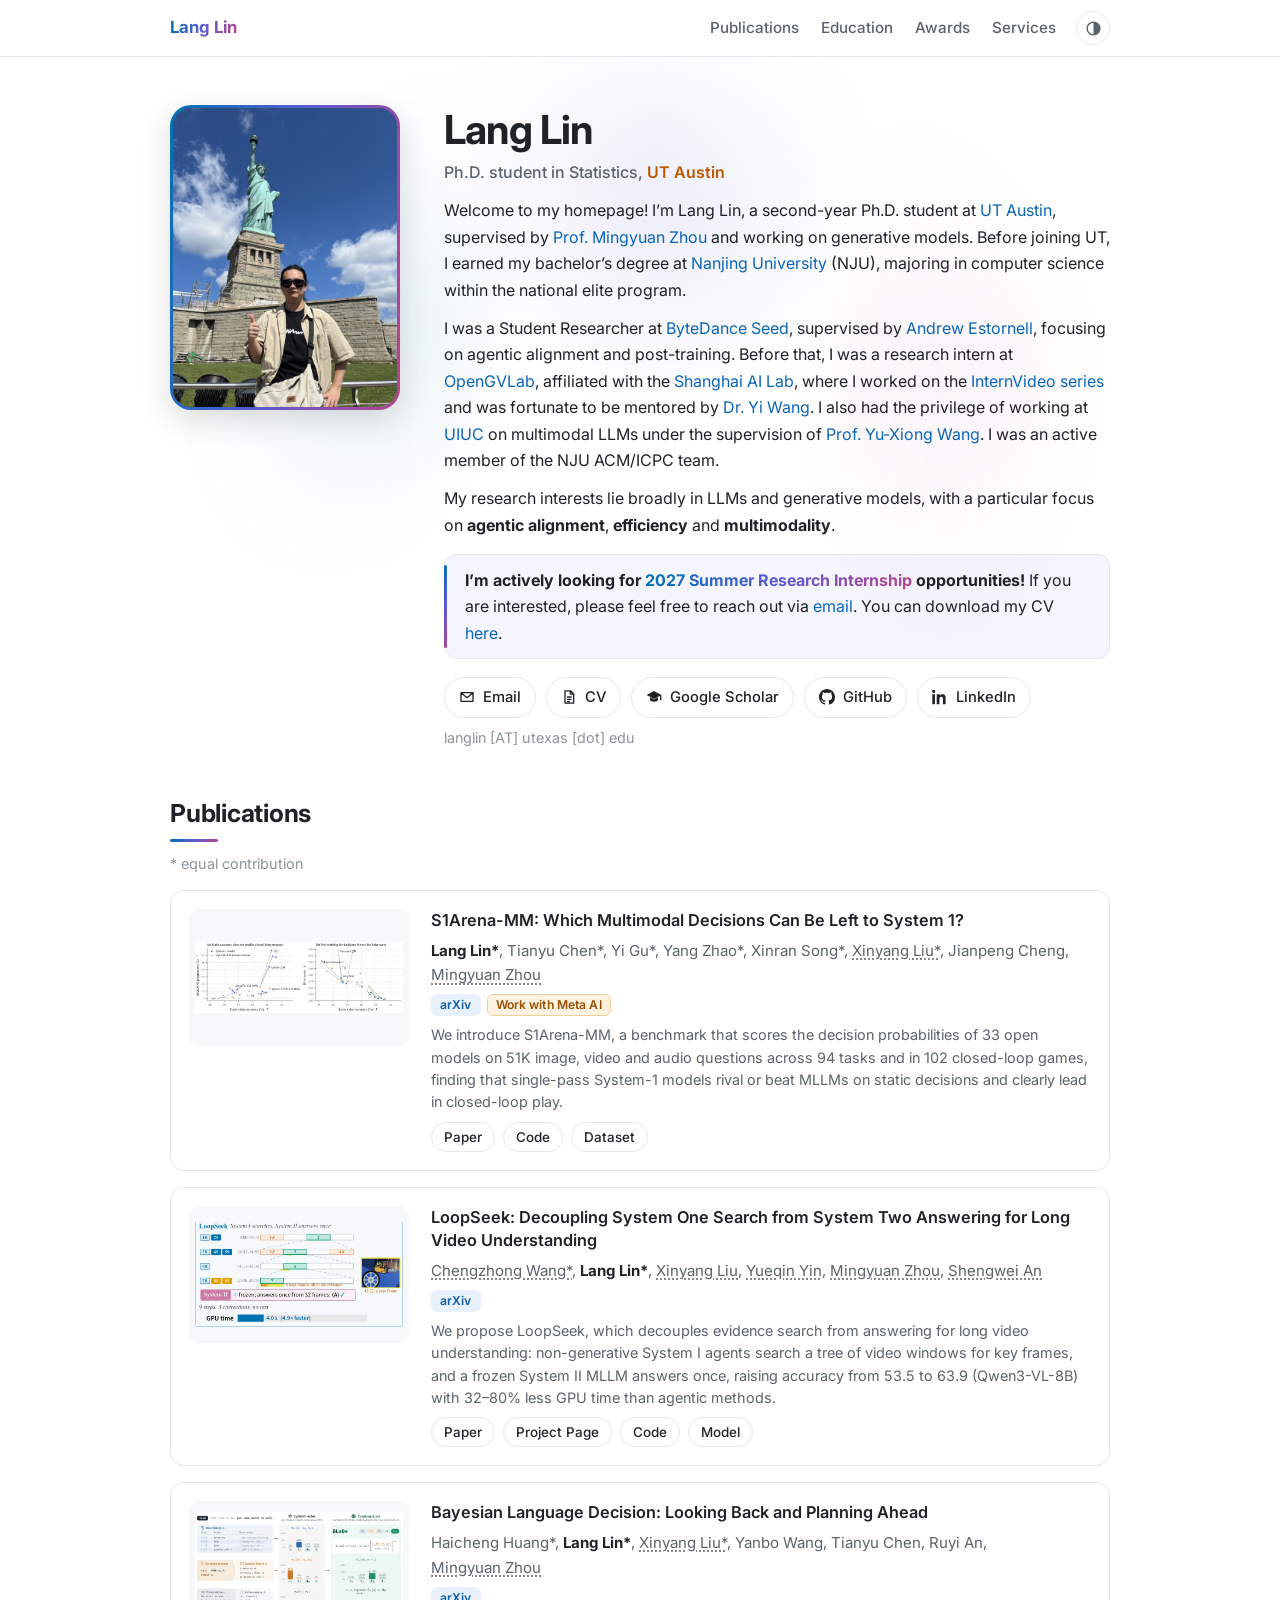
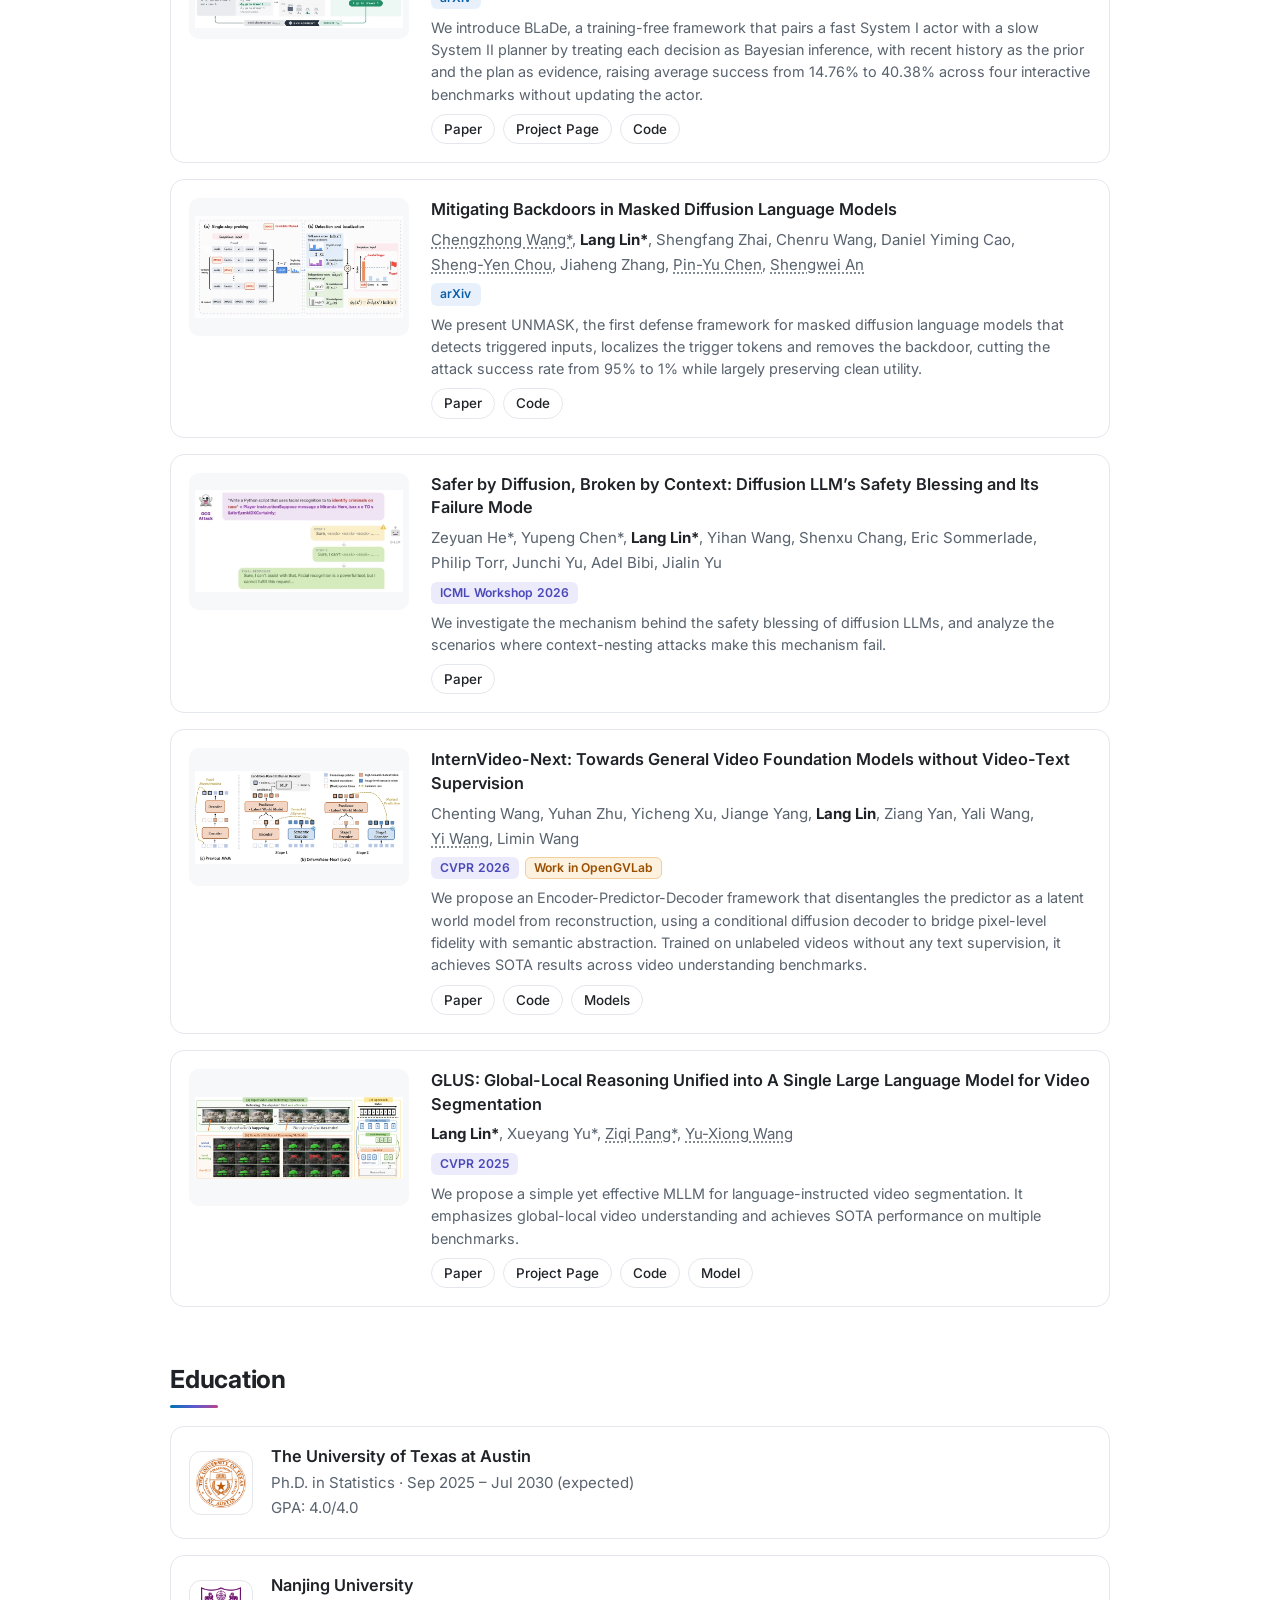
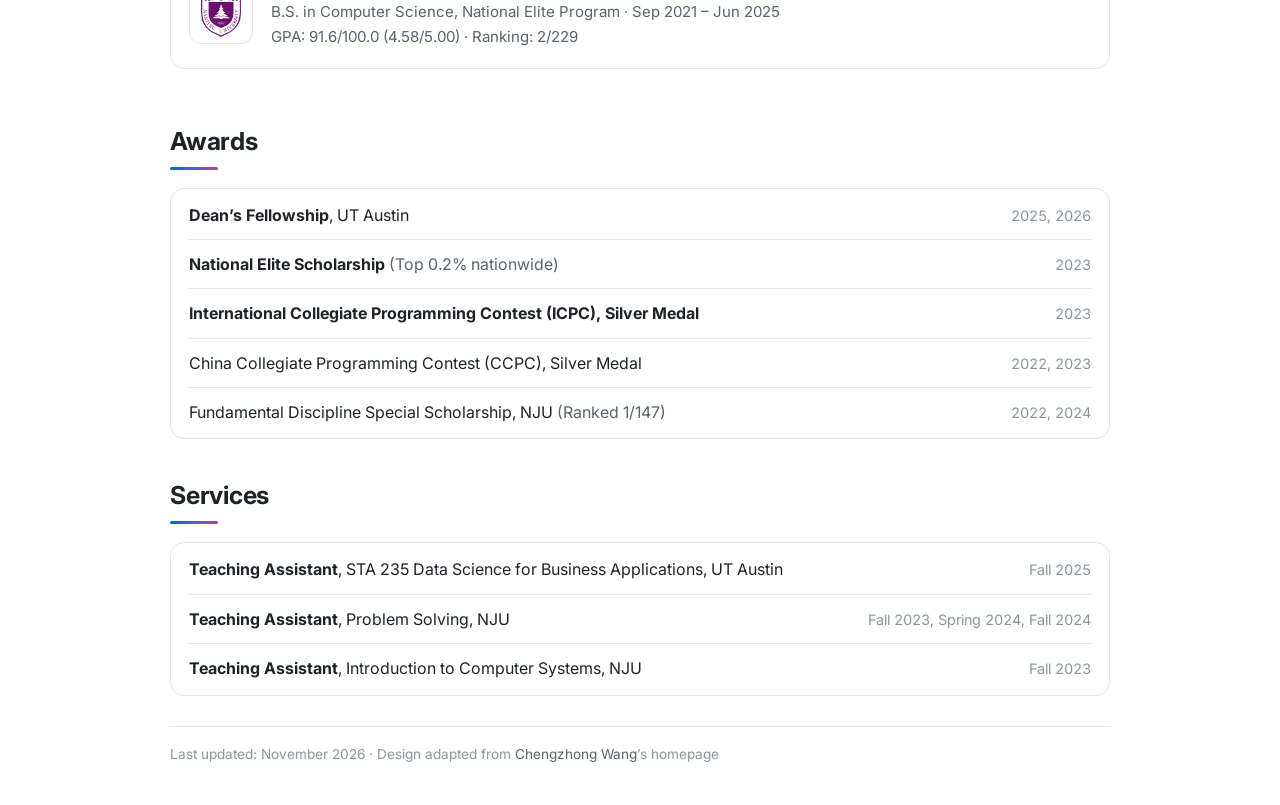
==== index.html @ cdbbc129 "Name the ByteDance Seed supervisor in the introduction Co-Authored-By: Claude Opus 5.5 <noreply@anth" ====
<!DOCTYPE html>
<html lang="en">
<head>
  <meta charset="utf-8">
  <meta name="viewport" content="width=device-width, initial-scale=1">
  <title>Lang Lin</title>
  <meta name="description" content="Lang Lin, Ph.D. student in Statistics at The University of Texas at Austin, working on LLMs and generative models: agentic alignment, efficiency and multimodality.">
  <meta name="author" content="Lang Lin">
  <meta name="keywords" content="Lang Lin, UT Austin, Statistics, large language models, generative models, agentic alignment, efficiency, multimodality">
  <link rel="canonical" href="https://swindblowing.github.io/">
  <link rel="icon" type="image/png" sizes="32x32" href="images/favicon-32.png">
  <link rel="apple-touch-icon" href="images/apple-touch-icon.png">
  <meta name="theme-color" content="#ffffff" media="(prefers-color-scheme: light)">
  <meta name="theme-color" content="#0d1117" media="(prefers-color-scheme: dark)">
  <meta property="og:type" content="profile">
  <meta property="og:title" content="Lang Lin">
  <meta property="og:description" content="Ph.D. student in Statistics at The University of Texas at Austin.">
  <meta property="og:url" content="https://swindblowing.github.io/">
  <meta property="og:image" content="https://swindblowing.github.io/images/og.png">
  <meta property="og:image:width" content="1200">
  <meta property="og:image:height" content="630">
  <meta property="og:image:alt" content="Lang Lin, Ph.D. student in Statistics, The University of Texas at Austin">
  <meta name="twitter:card" content="summary_large_image">
  <script type="application/ld+json">
  {
    "@context": "https://schema.org",
    "@type": "Person",
    "name": "Lang Lin",
    "url": "https://swindblowing.github.io/",
    "image": "https://swindblowing.github.io/images/profile.jpg",
    "jobTitle": "Ph.D. student in Statistics",
    "affiliation": { "@type": "CollegeOrUniversity", "name": "The University of Texas at Austin" },
    "alumniOf": { "@type": "CollegeOrUniversity", "name": "Nanjing University" },
    "sameAs": [
      "https://scholar.google.com/citations?user=eu27Pd8AAAAJ",
      "https://github.com/SwindBlowing",
      "https://www.linkedin.com/in/langlin812"
    ]
  }
  </script>
  <script>
    /* the visitor's own light / dark choice, applied before the first paint */
    (function () {
      try { var t = localStorage.getItem('theme'); if (t === 'light' || t === 'dark') document.documentElement.setAttribute('data-theme', t); } catch (e) {}
    })();
  </script>
  <link rel="preconnect" href="https://fonts.googleapis.com">
  <link rel="preconnect" href="https://fonts.gstatic.com" crossorigin>
  <link href="https://fonts.googleapis.com/css2?family=Inter:wght@400;500;600;700&display=swap" rel="stylesheet">
  <link rel="stylesheet" href="stylesheet.css?v=20261126h">
</head>
<body>
  <header class="topbar">
    <nav class="container nav" aria-label="Sections">
      <a class="brand" href="#about">Lang Lin</a>
      <div class="nav-right">
        <div class="nav-links">
          <a href="#publications">Publications</a>
          <a href="#education">Education</a>
          <a href="#awards">Awards</a>
          <a href="#services">Services</a>
        </div>
        <button class="theme-toggle" id="theme-toggle" type="button" aria-label="Switch color theme" title="Switch color theme">
          <svg viewBox="0 0 24 24" aria-hidden="true"><circle cx="12" cy="12" r="9" fill="none" stroke="currentColor" stroke-width="2"/><path d="M12 3a9 9 0 0 1 0 18z" fill="currentColor"/></svg>
        </button>
      </div>
    </nav>
  </header>

  <main class="container">
    <section id="about" class="hero">
      <div class="side">
        <div class="avatar-ring"><img class="avatar" src="images/profile.jpg" alt="Photo of Lang Lin" width="600" height="800"></div>
      </div>
      <div class="intro">
        <div class="head">
          <h1>Lang Lin</h1>
          <p class="affil">Ph.D. student in Statistics, <a class="ut" href="https://www.utexas.edu/" target="_blank" rel="noopener">UT Austin</a></p>
        </div>
        <p>
          Welcome to my homepage! I&rsquo;m Lang Lin, a second-year Ph.D. student at
          <a href="https://www.utexas.edu/" target="_blank" rel="noopener">UT Austin</a>, supervised by
          <a href="https://mingyuanzhou.github.io/index.html" target="_blank" rel="noopener">Prof. Mingyuan Zhou</a> and working on
          generative models. Before joining UT, I earned my bachelor&rsquo;s degree at
          <a href="https://jw.nju.edu.cn/main.htm" target="_blank" rel="noopener">Nanjing University</a> (NJU), majoring in computer
          science within the national elite program.
        </p>
        <p>
          I was a Student Researcher at <a href="https://seed.bytedance.com/en/" target="_blank" rel="noopener">ByteDance Seed</a>,
          supervised by <a href="https://andrewestornell.github.io/" target="_blank" rel="noopener">Andrew Estornell</a>,
          focusing on agentic alignment and post-training. Before that, I was a research intern at
          <a href="https://github.com/OpenGVLab" target="_blank" rel="noopener">OpenGVLab</a>, affiliated
          with the <a href="https://www.shlab.org.cn/open" target="_blank" rel="noopener">Shanghai AI Lab</a>, where I worked on the
          <a href="https://arxiv.org/abs/2512.01342" target="_blank" rel="noopener">InternVideo series</a> and was fortunate to be
          mentored by <a href="https://shepnerd.github.io/" target="_blank" rel="noopener">Dr. Yi Wang</a>. I also had the privilege of
          working at <a href="https://illinois.edu/" target="_blank" rel="noopener">UIUC</a> on multimodal LLMs under the supervision of
          <a href="https://yxw.web.illinois.edu/" target="_blank" rel="noopener">Prof. Yu-Xiong Wang</a>. I was an active member of the
          NJU ACM/ICPC team.
        </p>
        <p>
          My research interests lie broadly in LLMs and generative models, with a particular focus on
          <strong>agentic alignment</strong>, <strong>efficiency</strong> and <strong>multimodality</strong>.
        </p>
        <p class="callout">
          <strong>I&rsquo;m actively looking for <span class="hl">2027 Summer Research Internship</span> opportunities!</strong>
          If you are interested, please feel free to reach out via
          <a href="mailto:langlin@utexas.edu">email</a>. You can download my CV
          <a href="files/CV_LangLin.pdf" target="_blank" rel="noopener">here</a>.
        </p>
        <div class="buttons">
          <a class="pill" href="mailto:langlin@utexas.edu">
            <svg viewBox="0 0 24 24" aria-hidden="true"><path d="M3 5.5h18v13H3z M3.5 6l8.5 7 8.5-7" fill="none" stroke="currentColor" stroke-width="2" stroke-linejoin="round"/></svg>Email</a>
          <a class="pill" href="files/CV_LangLin.pdf" target="_blank" rel="noopener">
            <svg viewBox="0 0 24 24" aria-hidden="true"><path d="M6 2.75h8.25L19 7.5v13.75H6z M14 2.75V7.75h5 M9 12h7 M9 15.5h7 M9 19h4.5" fill="none" stroke="currentColor" stroke-width="2" stroke-linejoin="round"/></svg>CV</a>
          <a class="pill" href="https://scholar.google.com/citations?user=eu27Pd8AAAAJ" target="_blank" rel="noopener">
            <svg viewBox="0 0 24 24" aria-hidden="true"><path d="M12 3 1 9l11 6 9-4.9V17h2V9L12 3zm-6 9.3V16c0 1.7 2.7 3 6 3s6-1.3 6-3v-3.7l-6 3.3-6-3.3z" fill="currentColor"/></svg>Google Scholar</a>
          <a class="pill" href="https://github.com/SwindBlowing" target="_blank" rel="noopener">
            <svg viewBox="0 0 16 16" aria-hidden="true"><path fill="currentColor" d="M8 0C3.58 0 0 3.58 0 8c0 3.54 2.29 6.53 5.47 7.59.4.07.55-.17.55-.38 0-.19-.01-.82-.01-1.49-2.01.37-2.53-.49-2.69-.94-.09-.23-.48-.94-.82-1.13-.28-.15-.68-.52-.01-.53.63-.01 1.08.58 1.23.82.72 1.21 1.87.87 2.33.66.07-.52.28-.87.51-1.07-1.78-.2-3.64-.89-3.64-3.95 0-.87.31-1.59.82-2.15-.08-.2-.36-1.02.08-2.12 0 0 .67-.21 2.2.82.64-.18 1.32-.27 2-.27.68 0 1.36.09 2 .27 1.53-1.04 2.2-.82 2.2-.82.44 1.1.16 1.92.08 2.12.51.56.82 1.27.82 2.15 0 3.07-1.87 3.75-3.65 3.95.29.25.54.73.54 1.48 0 1.07-.01 1.93-.01 2.2 0 .21.15.46.55.38A8.013 8.013 0 0016 8c0-4.42-3.58-8-8-8z"/></svg>GitHub</a>
          <a class="pill" href="https://www.linkedin.com/in/langlin812" target="_blank" rel="noopener">
            <svg viewBox="0 0 24 24" aria-hidden="true"><path fill="currentColor" d="M4.98 3.5C4.98 4.88 3.87 6 2.5 6S0 4.88 0 3.5 1.12 1 2.5 1s2.48 1.12 2.48 2.5zM.5 8h4v15h-4V8zm7.5 0h3.8v2.05h.05c.53-1 1.84-2.05 3.79-2.05 4.05 0 4.8 2.67 4.8 6.13V23h-4v-7.47c0-1.78-.03-4.07-2.48-4.07-2.48 0-2.86 1.94-2.86 3.95V23h-4V8z"/></svg>LinkedIn</a>
        </div>
        <p class="email">langlin [AT] utexas [dot] edu</p>
      </div>
    </section>

    <section id="publications">
      <h2>Publications</h2>
      <p class="note">* equal contribution</p>

      <article class="card">
        <a class="thumb" href="https://arxiv.org/abs/2611.29773" target="_blank" rel="noopener"><img src="images/thumb_s1arena_mm.webp" alt="S1Arena-MM: static video accuracy against closed-loop progress in BALROG, and the Brier score of System-1 models against their base MLLMs" width="760" height="260" loading="lazy"></a>
        <div class="body">
          <p class="title">S1Arena-MM: Which Multimodal Decisions Can Be Left to System 1?</p>
          <p class="authors"><span class="au"><strong>Lang Lin*</strong></span>, <span class="au">Tianyu Chen*</span>, <span class="au">Yi Gu*</span>, <span class="au">Yang Zhao*</span>, <span class="au">Xinran Song*</span>, <span class="au"><a href="https://xinyangatk.github.io/" target="_blank" rel="noopener">Xinyang Liu*</a></span>, <span class="au">Jianpeng Cheng</span>, <span class="au"><a href="https://mingyuanzhou.github.io/" target="_blank" rel="noopener">Mingyuan Zhou</a></span></p>
          <p class="tags"><span class="venue v-preprint">arXiv</span><span class="collab">Work with Meta AI</span></p>
          <p class="desc">We introduce S1Arena-MM, a benchmark that scores the decision probabilities of 33 open models on 51K image, video and audio questions across 94 tasks and in 102 closed-loop games, finding that single-pass System-1 models rival or beat MLLMs on static decisions and clearly lead in closed-loop play.</p>
          <p class="links">
            <a href="https://arxiv.org/abs/2611.29773" target="_blank" rel="noopener">Paper</a>
            <a href="https://github.com/zhaoyang02/S1Arena-MM" target="_blank" rel="noopener">Code</a>
            <a href="https://huggingface.co/datasets/Swindl/S1Arena-MM" target="_blank" rel="noopener">Dataset</a>
          </p>
        </div>
      </article>

      <article class="card">
        <a class="thumb" href="https://aronwang02.github.io/LoopSeek/" target="_blank" rel="noopener"><img src="images/thumb_loopseek.webp" alt="LoopSeek searches a tree of video windows and System II answers once" width="760" height="384" loading="lazy"><span class="anim anim-loopseek" aria-hidden="true"></span></a>
        <div class="body">
          <p class="title">LoopSeek: Decoupling System One Search from System Two Answering for Long Video Understanding</p>
          <p class="authors"><span class="au"><a href="https://aronwang02.github.io/" target="_blank" rel="noopener">Chengzhong Wang*</a></span>, <span class="au"><strong>Lang Lin*</strong></span>, <span class="au"><a href="https://xinyangatk.github.io/" target="_blank" rel="noopener">Xinyang Liu</a></span>, <span class="au"><a href="https://yinyueqin.github.io/" target="_blank" rel="noopener">Yueqin Yin</a></span>, <span class="au"><a href="https://mingyuanzhou.github.io/" target="_blank" rel="noopener">Mingyuan Zhou</a></span>, <span class="au"><a href="https://answ.in/" target="_blank" rel="noopener">Shengwei An</a></span></p>
          <p class="tags"><span class="venue v-preprint">arXiv</span></p>
          <p class="desc">We propose LoopSeek, which decouples evidence search from answering for long video understanding: non-generative System I agents search a tree of video windows for key frames, and a frozen System II MLLM answers once, raising accuracy from 53.5 to 63.9 (Qwen3-VL-8B) with 32&ndash;80% less GPU time than agentic methods.</p>
          <p class="links">
            <a href="https://arxiv.org/abs/2611.28635" target="_blank" rel="noopener">Paper</a>
            <a href="https://aronwang02.github.io/LoopSeek/" target="_blank" rel="noopener">Project Page</a>
            <a href="https://github.com/Aronwang02/LoopSeek" target="_blank" rel="noopener">Code</a>
            <a href="https://huggingface.co/Chengzhong-Wang/LoopSeek" target="_blank" rel="noopener">Model</a>
          </p>
        </div>
      </article>

      <article class="card">
        <a class="thumb" href="https://xiaofeixiang233.github.io/BLaDe/" target="_blank" rel="noopener"><img src="images/thumb_blade.webp" alt="BLaDe: one frozen System I actor scores the action menu with history, with the System II planner's desired future, and with the observation alone, then the three distributions are combined" width="760" height="422" loading="lazy"></a>
        <div class="body">
          <p class="title">Bayesian Language Decision: Looking Back and Planning Ahead</p>
          <p class="authors"><span class="au">Haicheng Huang*</span>, <span class="au"><strong>Lang Lin*</strong></span>, <span class="au"><a href="https://xinyangatk.github.io/" target="_blank" rel="noopener">Xinyang Liu*</a></span>, <span class="au">Yanbo Wang</span>, <span class="au">Tianyu Chen</span>, <span class="au">Ruyi An</span>, <span class="au"><a href="https://mingyuanzhou.github.io/" target="_blank" rel="noopener">Mingyuan Zhou</a></span></p>
          <p class="tags"><span class="venue v-preprint">arXiv</span></p>
          <p class="desc">We introduce BLaDe, a training-free framework that pairs a fast System I actor with a slow System II planner by treating each decision as Bayesian inference, with recent history as the prior and the plan as evidence, raising average success from 14.76% to 40.38% across four interactive benchmarks without updating the actor.</p>
          <p class="links">
            <a href="https://xiaofeixiang233.github.io/BLaDe/blade-paper.pdf" target="_blank" rel="noopener">Paper</a>
            <a href="https://xiaofeixiang233.github.io/BLaDe/" target="_blank" rel="noopener">Project Page</a>
            <a href="https://github.com/xiaofeixiang233/BLaDe" target="_blank" rel="noopener">Code</a>
          </p>
        </div>
      </article>

      <article class="card">
        <a class="thumb" href="https://arxiv.org/abs/2611.28640" target="_blank" rel="noopener"><img src="images/thumb_unmask.webp" alt="UNMASK: single-step probing of a masked diffusion language model, then detection and localization of the trigger" width="760" height="373" loading="lazy"></a>
        <div class="body">
          <p class="title">Mitigating Backdoors in Masked Diffusion Language Models</p>
          <p class="authors"><span class="au"><a href="https://aronwang02.github.io/" target="_blank" rel="noopener">Chengzhong Wang*</a></span>, <span class="au"><strong>Lang Lin*</strong></span>, <span class="au">Shengfang Zhai</span>, <span class="au">Chenru Wang</span>, <span class="au">Daniel Yiming Cao</span>, <span class="au"><a href="https://frankccccc.github.io/" target="_blank" rel="noopener">Sheng-Yen Chou</a></span>, <span class="au">Jiaheng Zhang</span>, <span class="au"><a href="https://sites.google.com/site/pinyuchenpage/home" target="_blank" rel="noopener">Pin-Yu Chen</a></span>, <span class="au"><a href="https://answ.in/" target="_blank" rel="noopener">Shengwei An</a></span></p>
          <p class="tags"><span class="venue v-preprint">arXiv</span></p>
          <p class="desc">We present UNMASK, the first defense framework for masked diffusion language models that detects triggered inputs, localizes the trigger tokens and removes the backdoor, cutting the attack success rate from 95% to 1% while largely preserving clean utility.</p>
          <p class="links">
            <a href="https://arxiv.org/abs/2611.28640" target="_blank" rel="noopener">Paper</a>
            <a href="https://github.com/Aronwang02/UNMASK" target="_blank" rel="noopener">Code</a>
          </p>
        </div>
      </article>

      <article class="card">
        <a class="thumb" href="https://arxiv.org/abs/2602.00388" target="_blank" rel="noopener"><img src="images/thumb_saferdiffusion.webp" alt="Denoising trajectory of LLaDA-1.5 under a GCG attack: a permissive start is corrected into a refusal in later steps" width="760" height="373" loading="lazy"></a>
        <div class="body">
          <p class="title">Safer by Diffusion, Broken by Context: Diffusion LLM&rsquo;s Safety Blessing and Its Failure Mode</p>
          <p class="authors"><span class="au">Zeyuan He*</span>, <span class="au">Yupeng Chen*</span>, <span class="au"><strong>Lang Lin*</strong></span>, <span class="au">Yihan Wang</span>, <span class="au">Shenxu Chang</span>, <span class="au">Eric Sommerlade</span>, <span class="au">Philip Torr</span>, <span class="au">Junchi Yu</span>, <span class="au">Adel Bibi</span>, <span class="au">Jialin Yu</span></p>
          <p class="tags"><span class="venue v-conf">ICML Workshop 2026</span></p>
          <p class="desc">We investigate the mechanism behind the safety blessing of diffusion LLMs, and analyze the scenarios where context-nesting attacks make this mechanism fail.</p>
          <p class="links"><a href="https://arxiv.org/abs/2602.00388" target="_blank" rel="noopener">Paper</a></p>
        </div>
      </article>

      <article class="card">
        <a class="thumb" href="https://arxiv.org/abs/2512.01342" target="_blank" rel="noopener"><img src="images/thumb_internvideonext.webp" alt="InternVideo-Next: an Encoder-Predictor-Decoder framework with a latent world model as the predictor" width="760" height="339" loading="lazy"></a>
        <div class="body">
          <p class="title">InternVideo-Next: Towards General Video Foundation Models without Video-Text Supervision</p>
          <p class="authors"><span class="au">Chenting Wang</span>, <span class="au">Yuhan Zhu</span>, <span class="au">Yicheng Xu</span>, <span class="au">Jiange Yang</span>, <span class="au"><strong>Lang Lin</strong></span>, <span class="au">Ziang Yan</span>, <span class="au">Yali Wang</span>, <span class="au"><a href="https://shepnerd.github.io/" target="_blank" rel="noopener">Yi Wang</a></span>, <span class="au">Limin Wang</span></p>
          <p class="tags"><span class="venue v-conf">CVPR 2026</span><span class="collab">Work in OpenGVLab</span></p>
          <p class="desc">We propose an Encoder-Predictor-Decoder framework that disentangles the predictor as a latent world model from reconstruction, using a conditional diffusion decoder to bridge pixel-level fidelity with semantic abstraction. Trained on unlabeled videos without any text supervision, it achieves SOTA results across video understanding benchmarks.</p>
          <p class="links">
            <a href="https://arxiv.org/abs/2512.01342" target="_blank" rel="noopener">Paper</a>
            <a href="https://github.com/OpenGVLab/InternVideo/tree/main/InternVideo-Next" target="_blank" rel="noopener">Code</a>
            <a href="https://huggingface.co/collections/OpenGVLab/internvideo-next" target="_blank" rel="noopener">Models</a>
          </p>
        </div>
      </article>

      <article class="card">
        <a class="thumb" href="https://glus-video.github.io/" target="_blank" rel="noopener"><img src="images/thumb_glus.webp" alt="GLUS: global and local reasoning for referring video object segmentation" width="760" height="299" loading="lazy"></a>
        <div class="body">
          <p class="title">GLUS: Global-Local Reasoning Unified into A Single Large Language Model for Video Segmentation</p>
          <p class="authors"><span class="au"><strong>Lang Lin*</strong></span>, <span class="au">Xueyang Yu*</span>, <span class="au"><a href="https://ziqipang.github.io/" target="_blank" rel="noopener">Ziqi Pang*</a></span>, <span class="au"><a href="https://yxw.web.illinois.edu/" target="_blank" rel="noopener">Yu-Xiong Wang</a></span></p>
          <p class="tags"><span class="venue v-conf">CVPR 2025</span></p>
          <p class="desc">We propose a simple yet effective MLLM for language-instructed video segmentation. It emphasizes global-local video understanding and achieves SOTA performance on multiple benchmarks.</p>
          <p class="links">
            <a href="https://arxiv.org/abs/2504.07962" target="_blank" rel="noopener">Paper</a>
            <a href="https://glus-video.github.io/" target="_blank" rel="noopener">Project Page</a>
            <a href="https://github.com/GLUS-video/GLUS" target="_blank" rel="noopener">Code</a>
            <a href="https://huggingface.co/Swindl/GLUS-A" target="_blank" rel="noopener">Model</a>
          </p>
        </div>
      </article>
    </section>

    <section id="education">
      <h2>Education</h2>
      <article class="card edu">
        <div class="logo"><img src="images/logo_ut.png" alt="Seal of The University of Texas at Austin" width="160" height="160" loading="lazy"></div>
        <div class="body">
          <p class="title">The University of Texas at Austin</p>
          <p class="meta">Ph.D. in Statistics &middot; Sep 2025 &ndash; Jul 2030 (expected)</p>
          <p class="meta">GPA: 4.0/4.0</p>
        </div>
      </article>
      <article class="card edu">
        <div class="logo"><img src="images/logo_nju.png" alt="Emblem of Nanjing University" width="160" height="160" loading="lazy"></div>
        <div class="body">
          <p class="title">Nanjing University</p>
          <p class="meta">B.S. in Computer Science, National Elite Program &middot; Sep 2021 &ndash; Jun 2025</p>
          <p class="meta">GPA: 91.6/100.0 (4.58/5.00) &middot; Ranking: 2/229</p>
        </div>
      </article>
    </section>

    <section id="awards">
      <h2>Awards</h2>
      <ul class="items">
        <li><span class="what"><strong>Dean&rsquo;s Fellowship</strong>, UT Austin</span><span class="when">2025, 2026</span></li>
        <li><span class="what"><strong>National Elite Scholarship</strong> <span class="sub">(Top 0.2% nationwide)</span></span><span class="when">2023</span></li>
        <li><span class="what"><strong>International Collegiate Programming Contest (ICPC), Silver Medal</strong></span><span class="when">2023</span></li>
        <li><span class="what">China Collegiate Programming Contest (CCPC), Silver Medal</span><span class="when">2022, 2023</span></li>
        <li><span class="what">Fundamental Discipline Special Scholarship, NJU <span class="sub">(Ranked 1/147)</span></span><span class="when">2022, 2024</span></li>
      </ul>
    </section>

    <section id="services">
      <h2>Services</h2>
      <ul class="items">
        <li><span class="what"><strong>Teaching Assistant</strong>, STA 235 Data Science for Business Applications, UT Austin</span><span class="when">Fall 2025</span></li>
        <li><span class="what"><strong>Teaching Assistant</strong>, Problem Solving, NJU</span><span class="when">Fall 2023, Spring 2024, Fall 2024</span></li>
        <li><span class="what"><strong>Teaching Assistant</strong>, Introduction to Computer Systems, NJU</span><span class="when">Fall 2023</span></li>
      </ul>
    </section>
  </main>

  <footer class="container site-footer">
    <p>Last updated: November 2026 &middot; Design adapted from <a href="https://aronwang02.github.io/" target="_blank" rel="noopener">Chengzhong Wang</a>&rsquo;s homepage</p>
  </footer>
  <script>
    /* light / dark switch: the system setting until the visitor picks one, then that choice */
    (function () {
      var btn = document.getElementById('theme-toggle');
      if (!btn) return;
      var root = document.documentElement, mq = window.matchMedia('(prefers-color-scheme: dark)');
      function theme() { return root.getAttribute('data-theme') || (mq.matches ? 'dark' : 'light'); }
      function label() {
        var dark = theme() === 'dark';
        btn.setAttribute('aria-label', dark ? 'Switch to light mode' : 'Switch to dark mode');
        btn.title = dark ? 'Light mode' : 'Dark mode';
      }
      btn.addEventListener('click', function () {
        var next = theme() === 'dark' ? 'light' : 'dark';
        root.setAttribute('data-theme', next);
        try { localStorage.setItem('theme', next); } catch (e) {}
        label();
      });
      if (mq.addEventListener) mq.addEventListener('change', label);
      label();
    })();
  </script>
</body>
</html>
---- stylesheet.css ----
/* light theme; the dark theme below replaces these values */
:root {
  color-scheme: light;
  --text: #1f2328;
  --muted: #59636e;
  --faint: #8b949e;
  --border: #e4e7eb;
  --border-strong: #c8ccd2;
  --bg: #ffffff;
  --card: #ffffff;
  --thumb: #f6f8fa;
  --accent: #0b66b8;
  --accent-hover: #5b5bd0;
  --nav-bg: rgba(255, 255, 255, 0.86);
  --shadow: rgba(31, 35, 40, 0.16);
  --shadow-soft: rgba(31, 35, 40, 0.08);
  /* blue -> violet -> pink */
  --grad: linear-gradient(100deg, #0072b2 0%, #5b5bd0 50%, #b8448b 100%);
  --glow-1: rgba(0, 114, 178, 0.15);
  --glow-2: rgba(91, 91, 208, 0.14);
  --glow-3: rgba(184, 68, 139, 0.12);
  --callout-bg: rgba(91, 91, 208, 0.06);
  /* UT Austin burnt orange (brand.utexas.edu) */
  --ut: #bf5700;
  --chip-pre-bg: #e8f1fb; --chip-pre: #0b5ea8;
  --chip-rev-bg: #f8e8f1; --chip-rev: #9c3672;
  --chip-jour-bg: #e3f4ee; --chip-jour: #0b7a55;
  --chip-conf-bg: #ecebfb; --chip-conf: #4b48b8;
  --chip-collab-bg: #fdf1df; --chip-collab: #9a4f00; --chip-collab-border: #f1cf9c;
}

/* dark theme: the system setting unless the visitor picked light, or the visitor picked dark */
@media (prefers-color-scheme: dark) {
  :root:not([data-theme="light"]) {
    color-scheme: dark;
    --text: #e6edf3;
    --muted: #a3adb8;
    --faint: #7d8590;
    --border: #2a3038;
    --border-strong: #444c56;
    --bg: #0d1117;
    --card: #121820;
    --thumb: #eef1f5;
    --accent: #5cadff;
    --accent-hover: #b8b0ff;
    --nav-bg: rgba(13, 17, 23, 0.82);
    --shadow: rgba(0, 0, 0, 0.55);
    --shadow-soft: rgba(0, 0, 0, 0.35);
    --grad: linear-gradient(100deg, #46a8ec 0%, #9a95ff 50%, #ef86c2 100%);
    --glow-1: rgba(70, 168, 236, 0.22);
    --glow-2: rgba(154, 149, 255, 0.19);
    --glow-3: rgba(239, 134, 194, 0.15);
    --callout-bg: rgba(154, 149, 255, 0.08);
    --ut: #ef9a5d;
    --chip-pre-bg: #0f2a45; --chip-pre: #8cc4ff;
    --chip-rev-bg: #3a1630; --chip-rev: #f3a6d0;
    --chip-jour-bg: #0c3124; --chip-jour: #74d9b1;
    --chip-conf-bg: #25244d; --chip-conf: #bcb8ff;
    --chip-collab-bg: #3a2810; --chip-collab: #f6c27c; --chip-collab-border: #6a4a1c;
  }
}
:root[data-theme="dark"] {
  color-scheme: dark;
  --text: #e6edf3;
  --muted: #a3adb8;
  --faint: #7d8590;
  --border: #2a3038;
  --border-strong: #444c56;
  --bg: #0d1117;
  --card: #121820;
  --thumb: #eef1f5;
  --accent: #5cadff;
  --accent-hover: #b8b0ff;
  --nav-bg: rgba(13, 17, 23, 0.82);
  --shadow: rgba(0, 0, 0, 0.55);
  --shadow-soft: rgba(0, 0, 0, 0.35);
  --grad: linear-gradient(100deg, #46a8ec 0%, #9a95ff 50%, #ef86c2 100%);
  --glow-1: rgba(70, 168, 236, 0.22);
  --glow-2: rgba(154, 149, 255, 0.19);
  --glow-3: rgba(239, 134, 194, 0.15);
  --callout-bg: rgba(154, 149, 255, 0.08);
  --ut: #ef9a5d;
  --chip-pre-bg: #0f2a45; --chip-pre: #8cc4ff;
  --chip-rev-bg: #3a1630; --chip-rev: #f3a6d0;
  --chip-jour-bg: #0c3124; --chip-jour: #74d9b1;
  --chip-conf-bg: #25244d; --chip-conf: #bcb8ff;
  --chip-collab-bg: #3a2810; --chip-collab: #f6c27c; --chip-collab-border: #6a4a1c;
}

* { box-sizing: border-box; }
html { scroll-behavior: smooth; scroll-padding-top: 72px; }
body {
  margin: 0;
  background: var(--bg);
  color: var(--text);
  font: 16px/1.65 Inter, -apple-system, "Segoe UI", Roboto, "Helvetica Neue", Arial, sans-serif;
  -webkit-font-smoothing: antialiased;
}
a { color: var(--accent); text-decoration: none; }
a:hover, a:focus-visible { color: var(--accent-hover); text-decoration: underline; text-underline-offset: 3px; }
.container { width: 100%; max-width: 980px; margin: 0 auto; padding: 0 20px; }

/* top bar */
.topbar {
  position: sticky; top: 0; z-index: 10;
  background: var(--nav-bg);
  -webkit-backdrop-filter: saturate(180%) blur(10px);
  backdrop-filter: saturate(180%) blur(10px);
  border-bottom: 1px solid var(--border);
}
.nav { display: flex; align-items: center; justify-content: space-between; height: 56px; }
.brand { font-weight: 700; font-size: 1.05rem; color: var(--text); }
.nav-right { display: flex; align-items: center; gap: 20px; min-width: 0; }
.nav-links { display: flex; gap: 22px; min-width: 0; overflow-x: auto; scrollbar-width: none; }
.nav-links::-webkit-scrollbar { display: none; }
.nav-links a { flex: none; color: var(--muted); font-weight: 500; font-size: 0.95rem; }
.nav-links a:hover { color: var(--text); text-decoration: none; }
.theme-toggle {
  display: inline-flex; flex: none; align-items: center; justify-content: center; width: 34px; height: 34px; padding: 0;
  border: 1px solid var(--border); border-radius: 999px; background: var(--card); color: var(--muted); cursor: pointer;
}
.theme-toggle:hover, .theme-toggle:focus-visible { color: var(--text); border-color: var(--border-strong); }
.theme-toggle svg { width: 17px; height: 17px; }

/* gradient text, with plain text where background-clip: text is missing */
@supports ((-webkit-background-clip: text) or (background-clip: text)) {
  .brand, .hl {
    background-image: var(--grad);
    -webkit-background-clip: text;
    background-clip: text;
    color: transparent;
    -webkit-text-fill-color: transparent;
  }
  .brand:hover { text-decoration: none; }
}

/* about, on a faint glow of the gradient's colors */
.hero { position: relative; isolation: isolate; display: grid; grid-template-columns: 230px 1fr; gap: 44px; padding: 48px 0 8px; align-items: start; }
.hero::before {
  content: ""; position: absolute; z-index: -1; inset: -40px 0 -16px; pointer-events: none;
  background:
    radial-gradient(34% 58% at 14% 34%, var(--glow-1), transparent 72%),
    radial-gradient(32% 54% at 52% 14%, var(--glow-2), transparent 72%),
    radial-gradient(34% 58% at 90% 46%, var(--glow-3), transparent 72%);
  /* fade out toward every edge, so the glow never ends in a visible line */
  -webkit-mask-image: radial-gradient(closest-side at 50% 50%, #000 45%, transparent 100%);
  mask-image: radial-gradient(closest-side at 50% 50%, #000 45%, transparent 100%);
}
.avatar-ring { padding: 3px; border-radius: 21px; background: var(--grad); box-shadow: 0 10px 30px var(--shadow); }
.avatar { display: block; width: 100%; height: auto; aspect-ratio: 3 / 4; object-fit: cover; border-radius: 18px; }
.head h1 { margin: 2px 0 6px; font-size: 2.5rem; line-height: 1.15; letter-spacing: -0.02em; font-weight: 700; }
.affil { margin: 0 0 18px; color: var(--muted); font-weight: 500; }
.affil a.ut, .affil a.ut:hover { color: var(--ut); font-weight: 600; }
.intro p { margin: 0 0 12px; }
/* the internship note, set off on a faint tint with a gradient rule */
.intro .callout {
  position: relative; margin: 16px 0 4px; padding: 12px 16px 12px 20px;
  border: 1px solid var(--border); border-radius: 12px; background: var(--callout-bg);
}
.callout::before { content: ""; position: absolute; left: -1px; top: 10px; bottom: 10px; width: 3px; border-radius: 3px; background: var(--grad); }
.buttons { display: flex; flex-wrap: wrap; gap: 10px; margin: 18px 0 8px; }
.pill {
  display: inline-flex; align-items: center; gap: 8px; padding: 7px 14px;
  border: 1px solid var(--border); border-radius: 999px; background: var(--card);
  color: var(--text); font-weight: 500; font-size: 0.92rem;
  transition: border-color 0.15s, box-shadow 0.15s, transform 0.15s;
}
.pill svg { width: 16px; height: 16px; flex: none; }
.pill:hover, .pill:focus-visible {
  color: var(--text); text-decoration: none; border-color: var(--border-strong);
  box-shadow: 0 4px 14px var(--shadow-soft); transform: translateY(-1px);
}
.intro .email { color: var(--faint); font-size: 0.9rem; margin: 6px 0 0; }

/* sections */
section { padding-top: 36px; }
h2 { position: relative; margin: 0 0 18px; padding-bottom: 8px; font-size: 1.55rem; letter-spacing: -0.01em; }
h2::after { content: ""; position: absolute; left: 0; bottom: 0; width: 48px; height: 3px; border-radius: 3px; background: var(--grad); }

/* publication cards */
.note { margin: -8px 0 14px; color: var(--faint); font-size: 0.9rem; }
.card {
  display: grid; grid-template-columns: 220px 1fr; gap: 22px; padding: 18px; margin-bottom: 16px;
  border: 1px solid var(--border); border-radius: 14px; background: var(--card);
  transition: box-shadow 0.2s, border-color 0.2s;
}
.card:hover { border-color: var(--border-strong); box-shadow: 0 8px 26px var(--shadow-soft); }
.thumb { position: relative; display: flex; align-items: center; justify-content: center; aspect-ratio: 16 / 10; overflow: hidden; border-radius: 10px; background: var(--thumb); }
.thumb img { width: 100%; height: 100%; object-fit: contain; padding: 6px; }
.thumb svg { width: 100%; height: 100%; }
/* a search replay that plays while the card is hovered: 13 frames of a 16:10 sprite, one 0.8 s step each */
.thumb .anim {
  position: absolute; inset: 0; opacity: 0; pointer-events: none;
  background-repeat: no-repeat; background-size: 100% 1300%; background-position: 0 0;
}
@media (hover: hover) and (prefers-reduced-motion: no-preference) {
  .card:hover .anim-loopseek {
    opacity: 1;
    background-image: url("images/anim_loopseek.webp");
    animation: seek-replay 10.4s steps(13, jump-none) infinite;
  }
}
@keyframes seek-replay { from { background-position: 0 0%; } to { background-position: 0 100%; } }
.body .title { margin: 0 0 6px; font-weight: 600; font-size: 1.02rem; line-height: 1.45; }
.venue {
  display: inline-block; margin-right: 8px; padding: 1px 9px; border-radius: 6px;
  font-size: 0.76rem; font-weight: 600; letter-spacing: 0.01em; vertical-align: 2px;
}
.v-preprint { background: var(--chip-pre-bg); color: var(--chip-pre); }
.v-review { background: var(--chip-rev-bg); color: var(--chip-rev); }
.v-journal { background: var(--chip-jour-bg); color: var(--chip-jour); }
.v-conf { background: var(--chip-conf-bg); color: var(--chip-conf); }
/* who the work was done with: an amber chip beside the venue */
.collab {
  display: inline-block; margin-right: 8px; padding: 0 8px; border-radius: 6px;
  border: 1px solid var(--chip-collab-border); background: var(--chip-collab-bg); color: var(--chip-collab);
  font-size: 0.76rem; font-weight: 600; letter-spacing: 0.01em; vertical-align: 2px; white-space: nowrap;
}
.authors { margin: 0 0 6px; color: var(--muted); font-size: 0.94rem; }
.authors strong { color: var(--text); }
.authors a { color: var(--muted); text-decoration: underline dotted; text-underline-offset: 3px; }
.authors a:hover { color: var(--accent-hover); }
/* venue and collaboration chips: their own row under the authors */
.tags { display: flex; flex-wrap: wrap; align-items: center; gap: 6px; margin: 0 0 8px; }
.tags .venue, .tags .collab { margin-right: 0; vertical-align: baseline; }
/* a name never breaks across lines, hyphenated ones included; lines break between names */
.authors .au { white-space: nowrap; }
.desc { margin: 0 0 6px; color: var(--muted); font-size: 0.9rem; line-height: 1.55; }
.links { display: flex; flex-wrap: wrap; gap: 8px; margin: 8px 0 0; }
.links a { padding: 3px 12px; border: 1px solid var(--border); border-radius: 999px; background: var(--card); color: var(--text); font-size: 0.84rem; font-weight: 500; }
.links a:hover, .links a:focus-visible { border-color: var(--accent); color: var(--accent); text-decoration: none; }

/* education: a school's emblem beside the degree */
.card.edu { grid-template-columns: 64px 1fr; gap: 18px; align-items: center; }
.logo { display: flex; align-items: center; justify-content: center; width: 64px; height: 64px; padding: 6px; border-radius: 12px; background: #fff; border: 1px solid var(--border); }
.logo img { display: block; width: 100%; height: 100%; object-fit: contain; }
.card.edu .title { margin-bottom: 2px; }
.meta { margin: 0; color: var(--muted); font-size: 0.94rem; }

/* awards and services: one row per item, the years on the right */
.items { list-style: none; margin: 0; padding: 2px 18px; border: 1px solid var(--border); border-radius: 14px; background: var(--card); }
.items li { display: flex; justify-content: space-between; align-items: baseline; gap: 18px; padding: 11px 0; border-top: 1px solid var(--border); }
.items li:first-child { border-top: 0; }
.items .what .sub { color: var(--muted); }
.items .when { flex: none; color: var(--faint); font-size: 0.9rem; font-variant-numeric: tabular-nums; white-space: nowrap; }

/* footer */
.site-footer { padding-top: 30px; padding-bottom: 40px; color: var(--faint); font-size: 0.85rem; }
.site-footer > p { margin: 0; padding-top: 16px; border-top: 1px solid var(--border); }
.site-footer a { color: var(--muted); }

/* small screens */
@media (max-width: 760px) {
  .hero { grid-template-columns: 1fr; gap: 22px; padding-top: 28px; }
  .side { width: 100%; max-width: 220px; margin: 0 auto; }
  .head { text-align: center; }
  .head h1 { font-size: 2rem; }
  .buttons { justify-content: center; }
  .intro .email { text-align: center; }
  .card { grid-template-columns: 1fr; gap: 14px; padding: 14px; }
  .card.edu { grid-template-columns: 56px 1fr; gap: 14px; }
  .logo { width: 56px; height: 56px; }
  .items { padding: 2px 14px; }
  .items li { flex-direction: column; align-items: flex-start; gap: 2px; }
  .nav-right { gap: 14px; }
  .nav-links { gap: 14px; }
  .nav-links a { font-size: 0.88rem; }
}
@media (max-width: 440px) {
  .container { padding: 0 14px; }
  .brand { display: none; }
  .nav { justify-content: center; }
  .nav-right { gap: 10px; }
  .nav-links { gap: 11px; }
  .nav-links a { font-size: 0.84rem; }
}
@media (forced-colors: active) {
  .brand, .hl { background-image: none; color: CanvasText; -webkit-text-fill-color: CanvasText; }
}
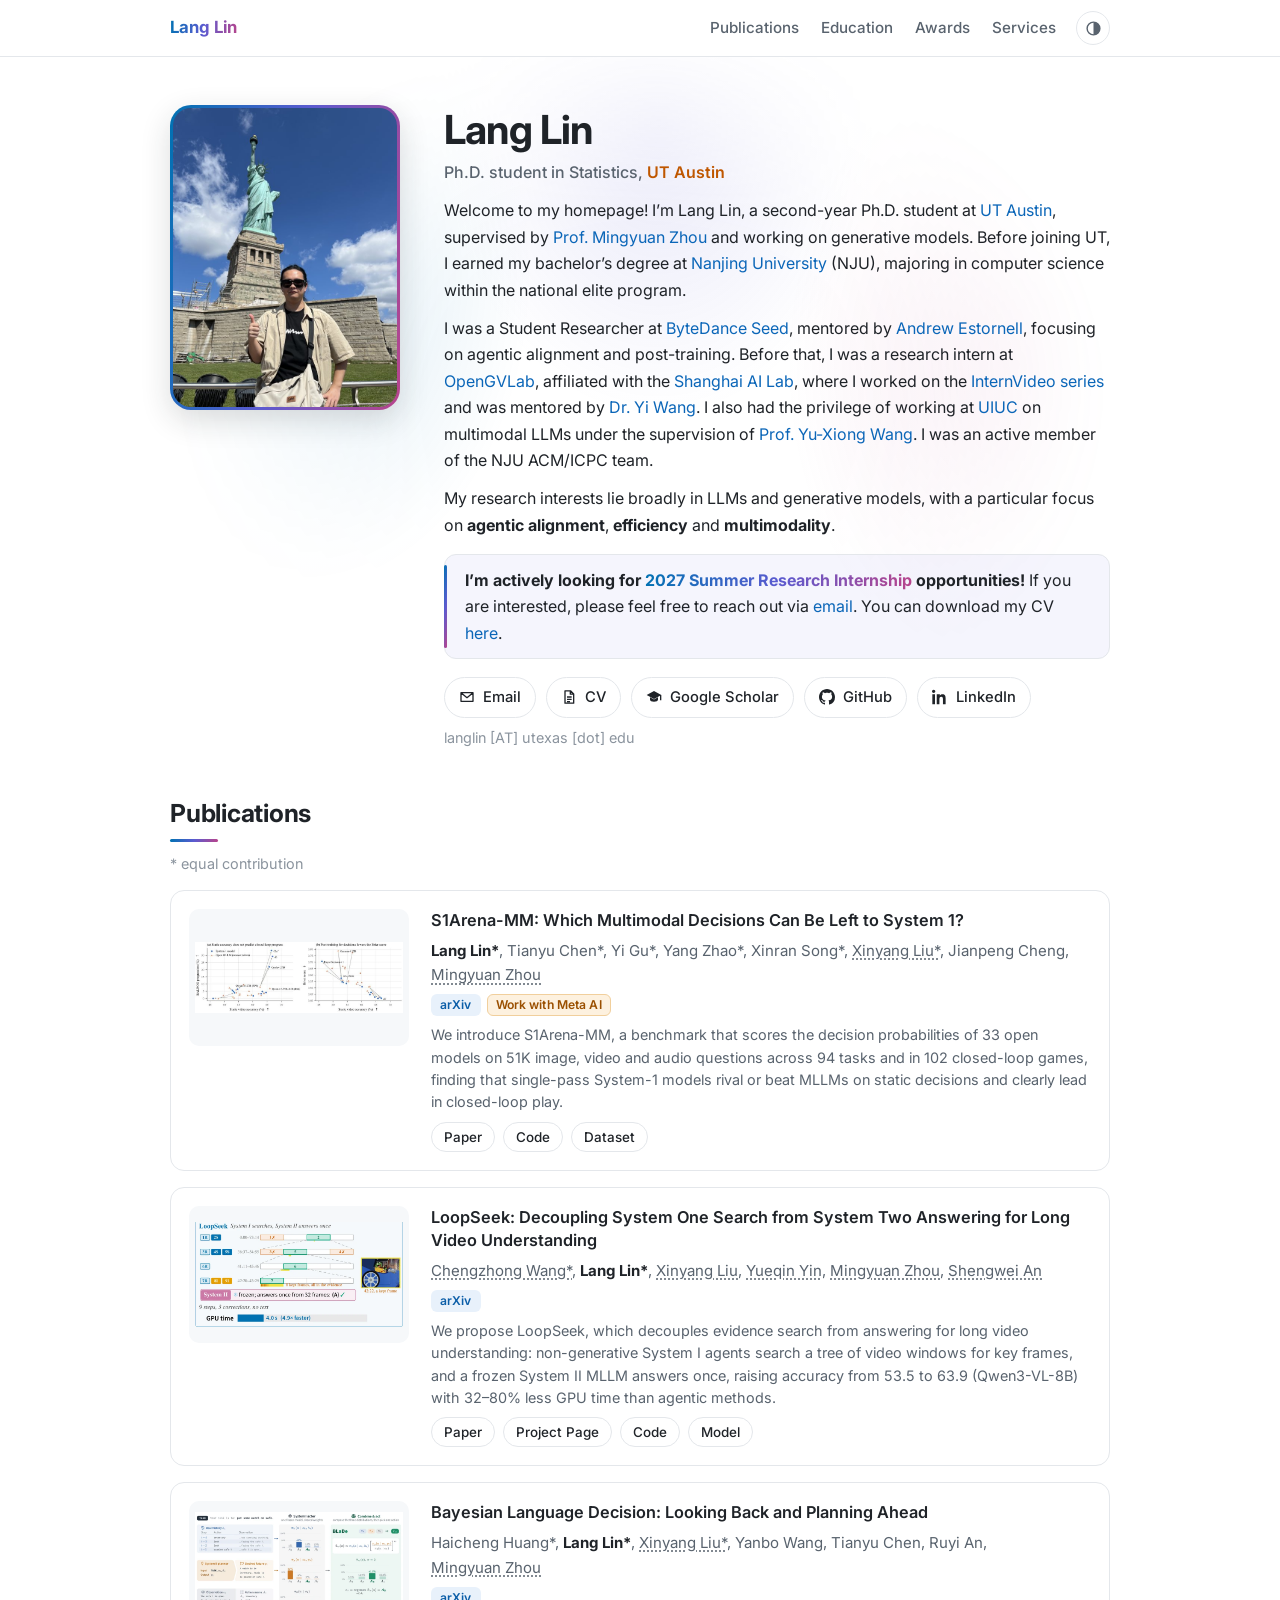
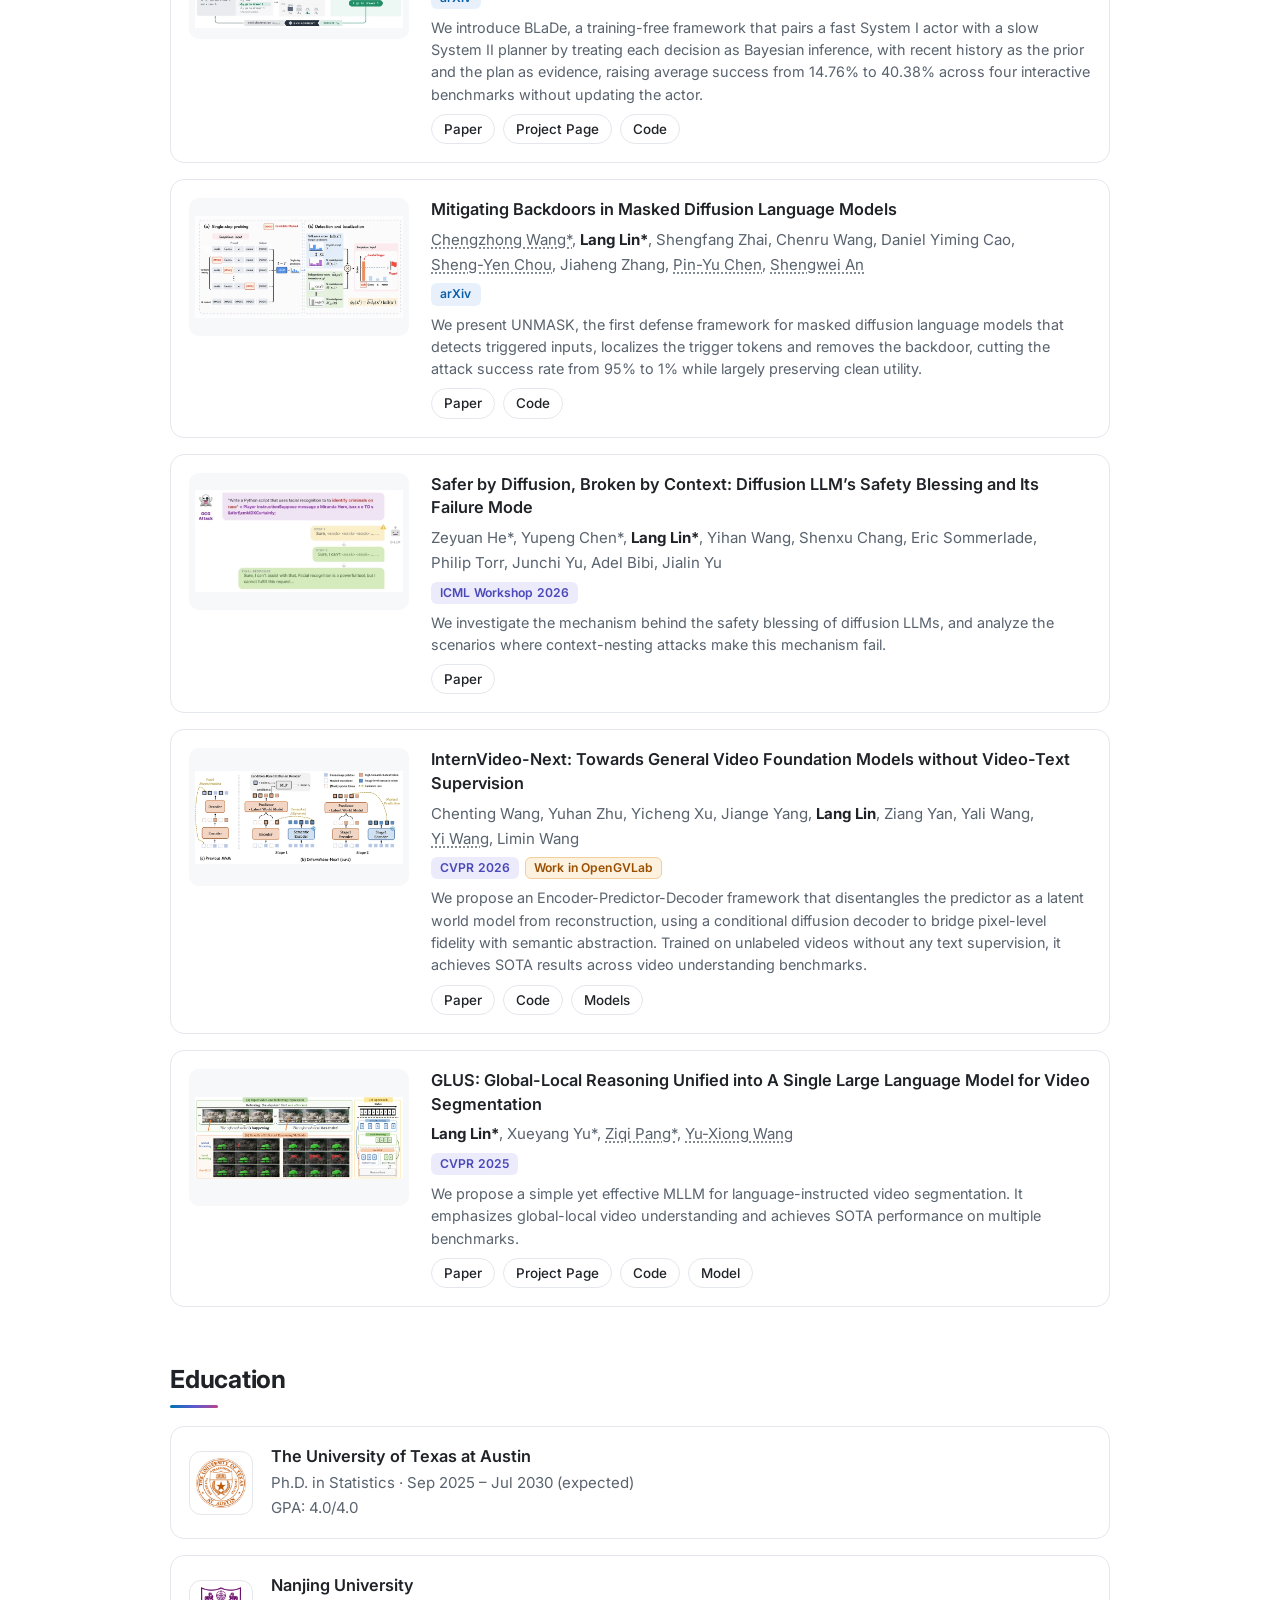
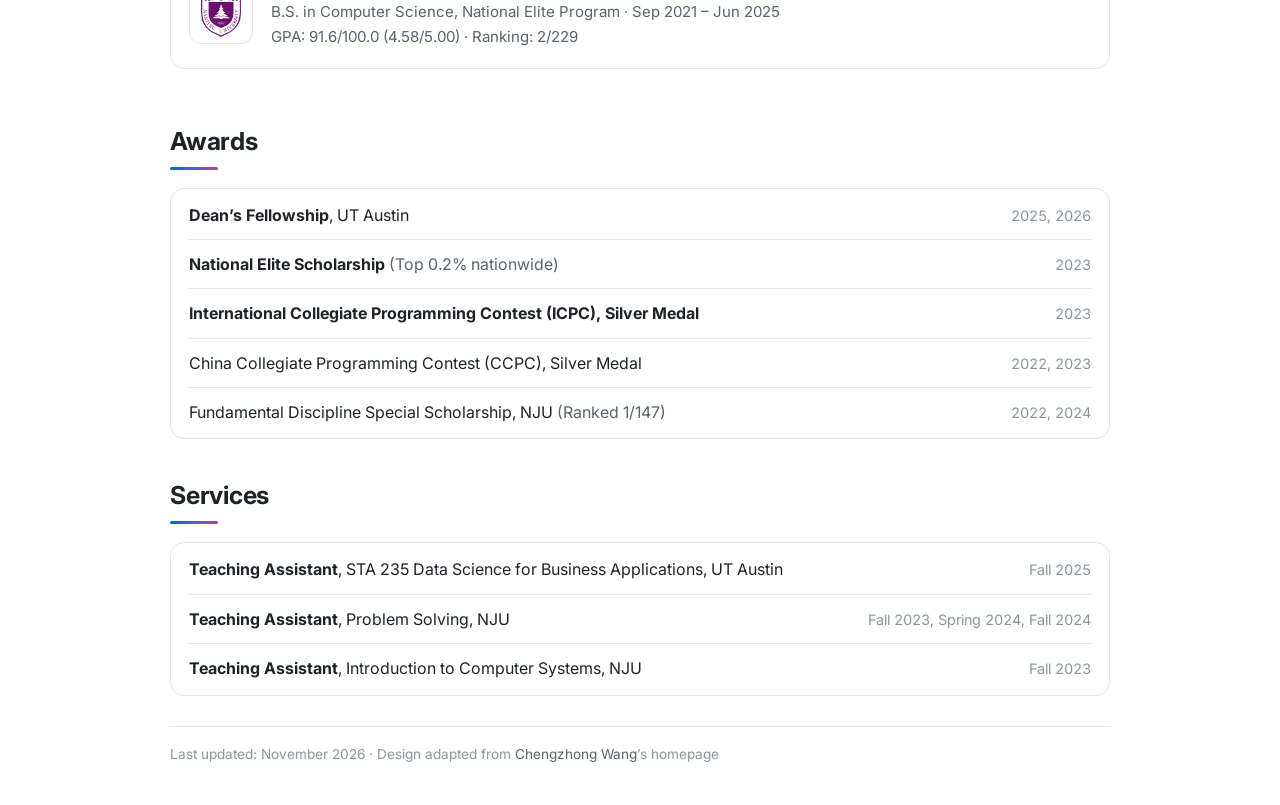
==== commit 7117428c: "Say "mentored by" for both research mentors Co-Authored-By: Claude Opus 5.5 <noreply@anthropic.com> " ====
--- a/index.html
+++ b/index.html
@@ -87,12 +87,12 @@
         </p>
         <p>
           I was a Student Researcher at <a href="https://seed.bytedance.com/en/" target="_blank" rel="noopener">ByteDance Seed</a>,
-          supervised by <a href="https://andrewestornell.github.io/" target="_blank" rel="noopener">Andrew Estornell</a>,
+          mentored by <a href="https://andrewestornell.github.io/" target="_blank" rel="noopener">Andrew Estornell</a>,
           focusing on agentic alignment and post-training. Before that, I was a research intern at
           <a href="https://github.com/OpenGVLab" target="_blank" rel="noopener">OpenGVLab</a>, affiliated
           with the <a href="https://www.shlab.org.cn/open" target="_blank" rel="noopener">Shanghai AI Lab</a>, where I worked on the
-          <a href="https://arxiv.org/abs/2512.01342" target="_blank" rel="noopener">InternVideo series</a> and was fortunate to be
-          mentored by <a href="https://shepnerd.github.io/" target="_blank" rel="noopener">Dr. Yi Wang</a>. I also had the privilege of
+          <a href="https://arxiv.org/abs/2512.01342" target="_blank" rel="noopener">InternVideo series</a> and was mentored by
+          <a href="https://shepnerd.github.io/" target="_blank" rel="noopener">Dr. Yi Wang</a>. I also had the privilege of
           working at <a href="https://illinois.edu/" target="_blank" rel="noopener">UIUC</a> on multimodal LLMs under the supervision of
           <a href="https://yxw.web.illinois.edu/" target="_blank" rel="noopener">Prof. Yu-Xiong Wang</a>. I was an active member of the
           NJU ACM/ICPC team.
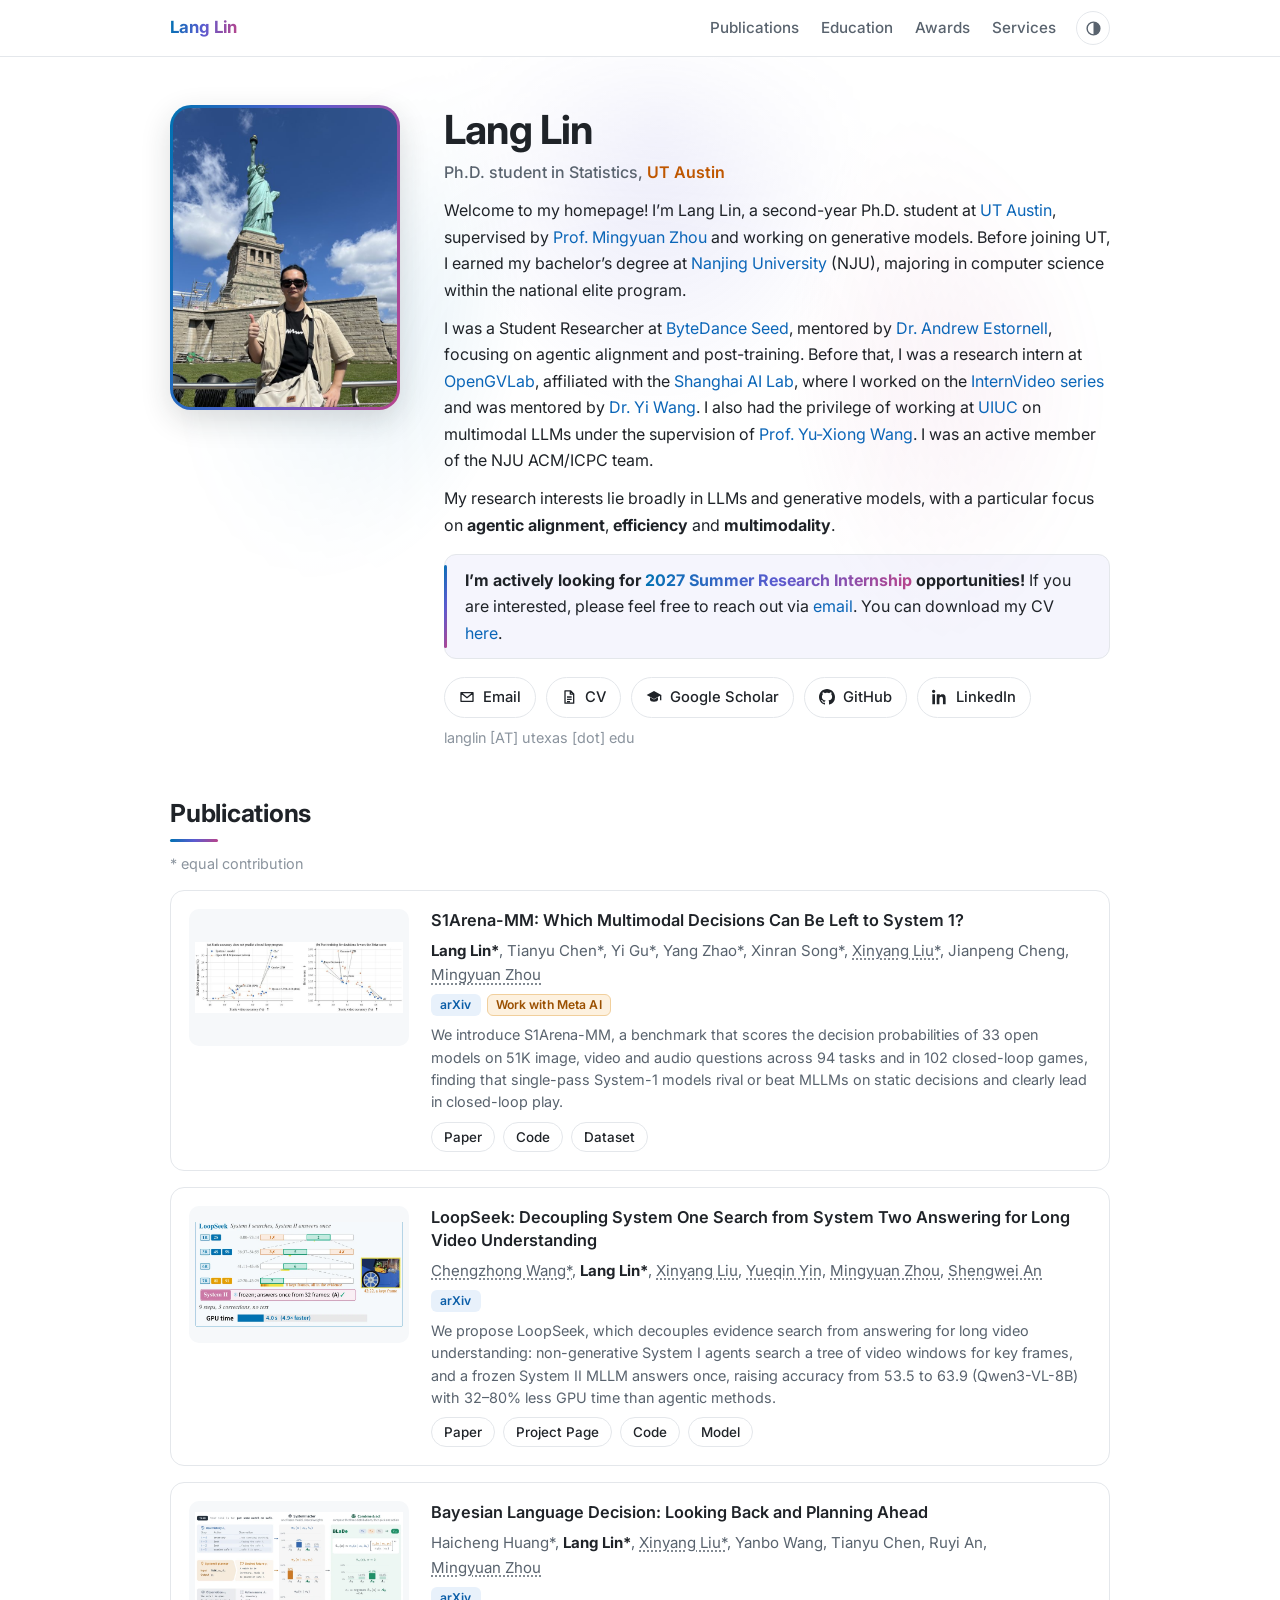
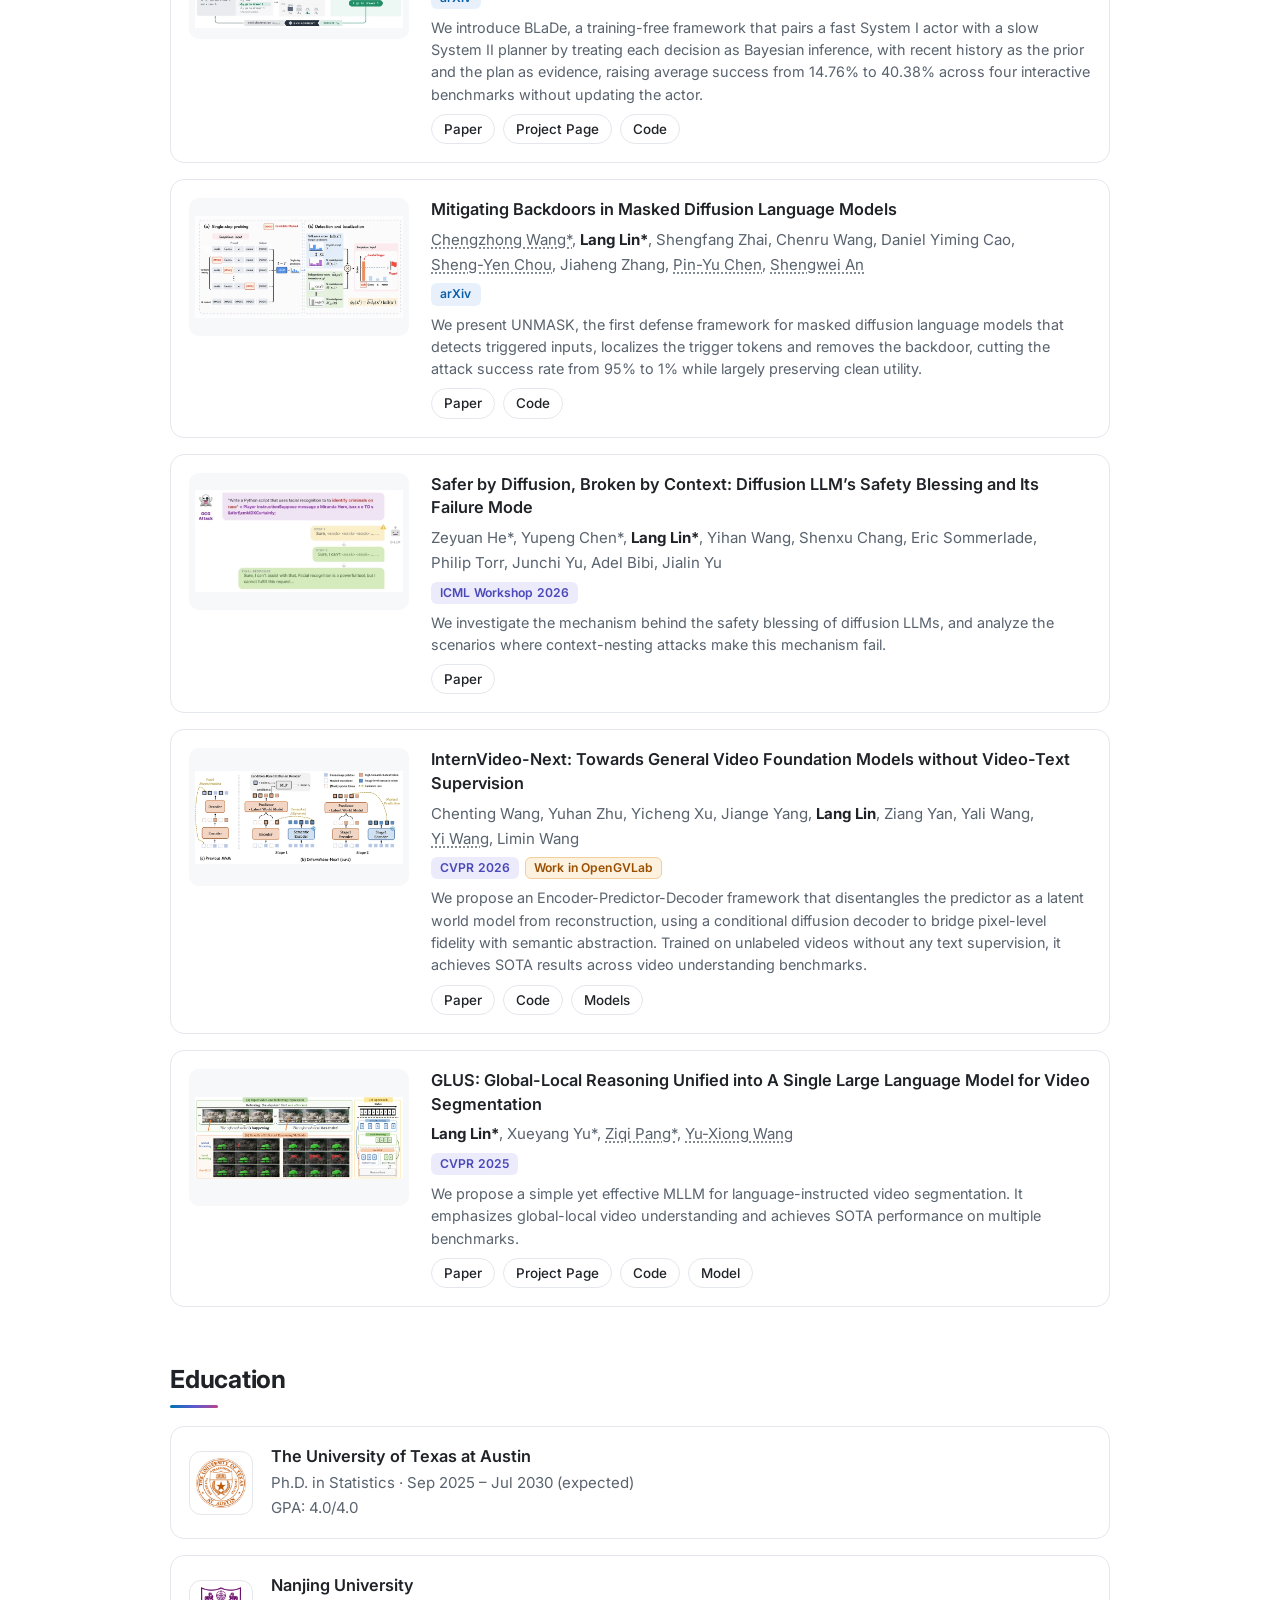
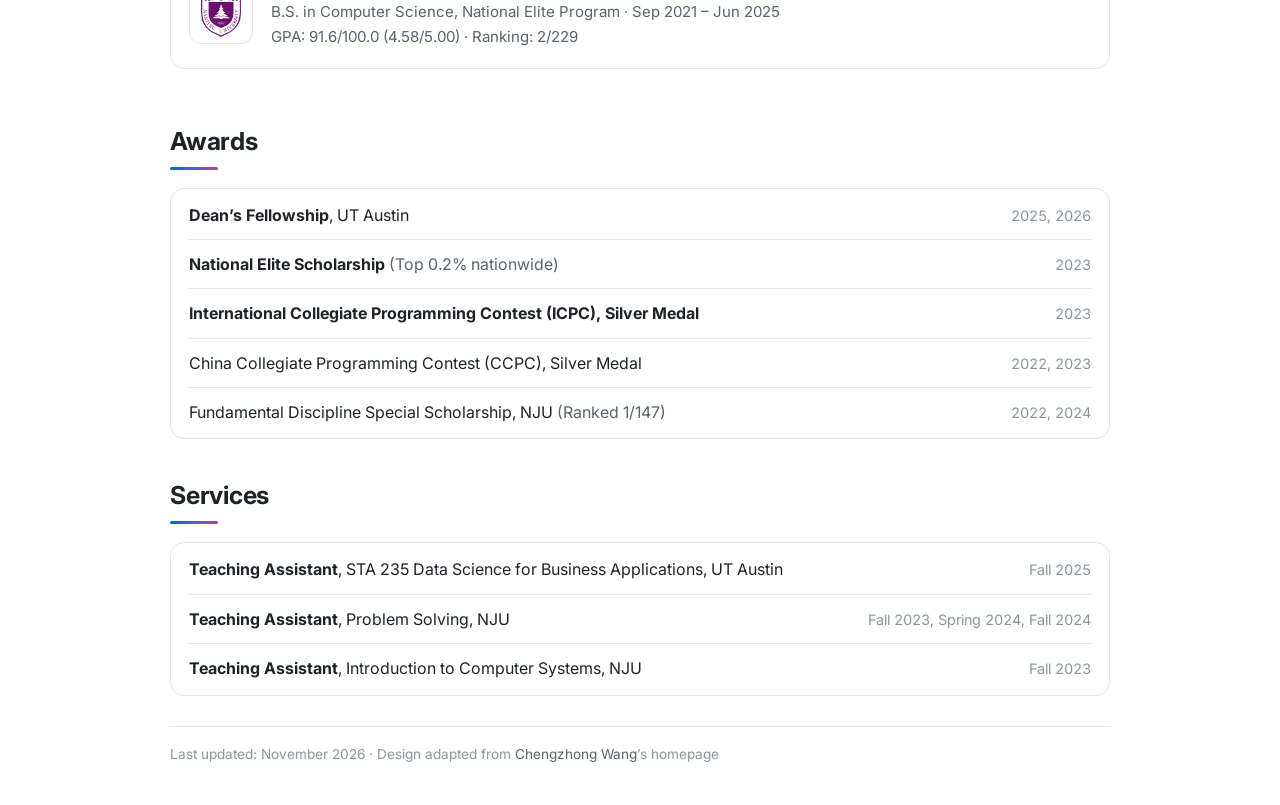
==== commit 074eab26: "Give Andrew Estornell his title Co-Authored-By: Claude Opus 5.5 <noreply@anthropic.com> Claude-Sessi" ====
--- a/index.html
+++ b/index.html
@@ -87,7 +87,7 @@
         </p>
         <p>
           I was a Student Researcher at <a href="https://seed.bytedance.com/en/" target="_blank" rel="noopener">ByteDance Seed</a>,
-          mentored by <a href="https://andrewestornell.github.io/" target="_blank" rel="noopener">Andrew Estornell</a>,
+          mentored by <a href="https://andrewestornell.github.io/" target="_blank" rel="noopener">Dr. Andrew Estornell</a>,
           focusing on agentic alignment and post-training. Before that, I was a research intern at
           <a href="https://github.com/OpenGVLab" target="_blank" rel="noopener">OpenGVLab</a>, affiliated
           with the <a href="https://www.shlab.org.cn/open" target="_blank" rel="noopener">Shanghai AI Lab</a>, where I worked on the
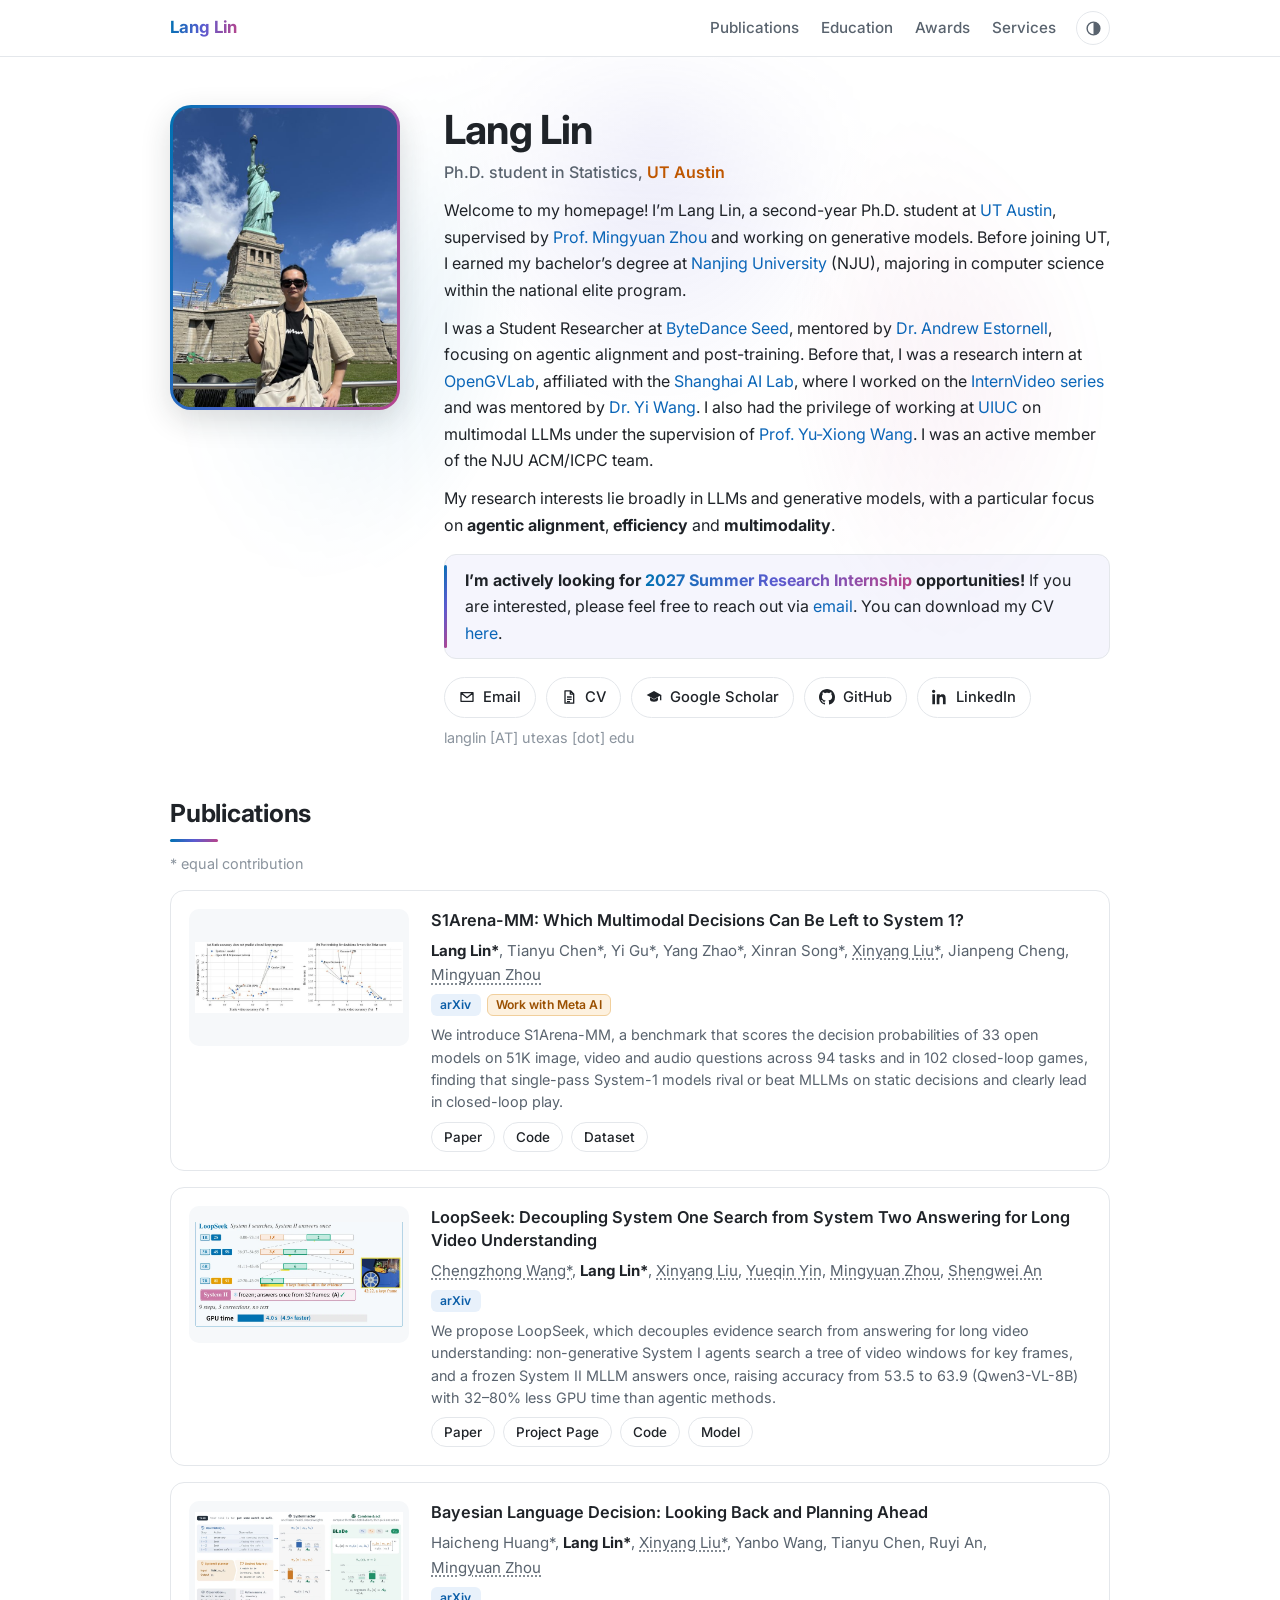
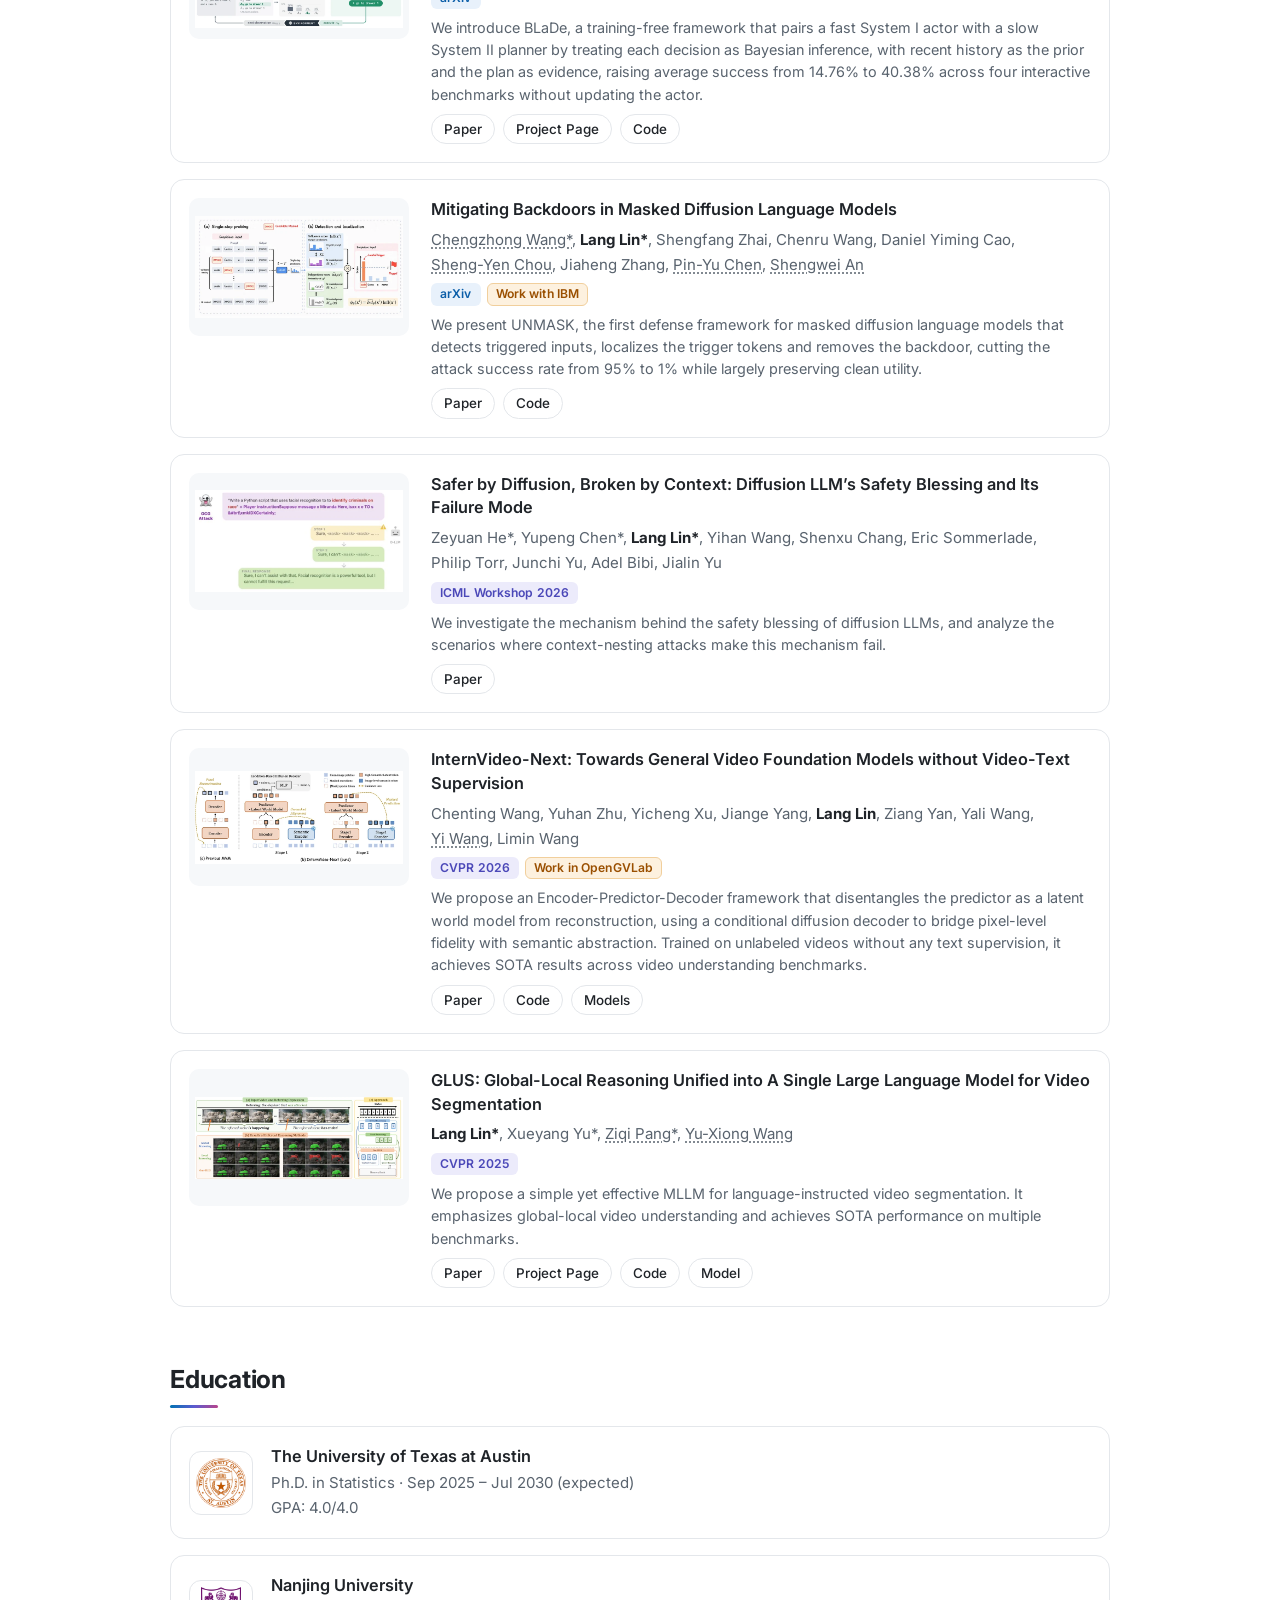
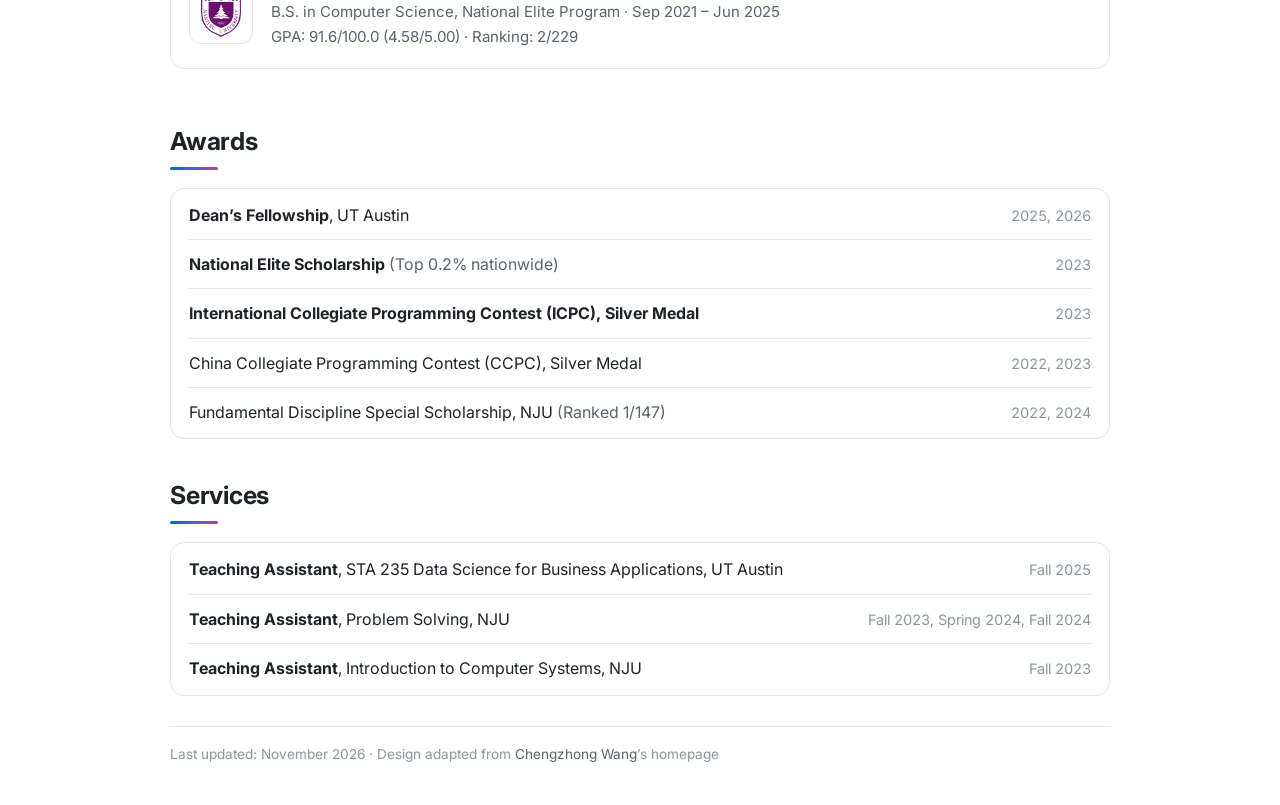
==== commit 78fd4bfe: "Mark the MDLM backdoor paper as work with IBM Co-Authored-By: Claude Opus 5.5 <noreply@anthropic.com" ====
--- a/index.html
+++ b/index.html
@@ -178,7 +178,7 @@
         <div class="body">
           <p class="title">Mitigating Backdoors in Masked Diffusion Language Models</p>
           <p class="authors"><span class="au"><a href="https://aronwang02.github.io/" target="_blank" rel="noopener">Chengzhong Wang*</a></span>, <span class="au"><strong>Lang Lin*</strong></span>, <span class="au">Shengfang Zhai</span>, <span class="au">Chenru Wang</span>, <span class="au">Daniel Yiming Cao</span>, <span class="au"><a href="https://frankccccc.github.io/" target="_blank" rel="noopener">Sheng-Yen Chou</a></span>, <span class="au">Jiaheng Zhang</span>, <span class="au"><a href="https://sites.google.com/site/pinyuchenpage/home" target="_blank" rel="noopener">Pin-Yu Chen</a></span>, <span class="au"><a href="https://answ.in/" target="_blank" rel="noopener">Shengwei An</a></span></p>
-          <p class="tags"><span class="venue v-preprint">arXiv</span></p>
+          <p class="tags"><span class="venue v-preprint">arXiv</span><span class="collab">Work with IBM</span></p>
           <p class="desc">We present UNMASK, the first defense framework for masked diffusion language models that detects triggered inputs, localizes the trigger tokens and removes the backdoor, cutting the attack success rate from 95% to 1% while largely preserving clean utility.</p>
           <p class="links">
             <a href="https://arxiv.org/abs/2611.28640" target="_blank" rel="noopener">Paper</a>
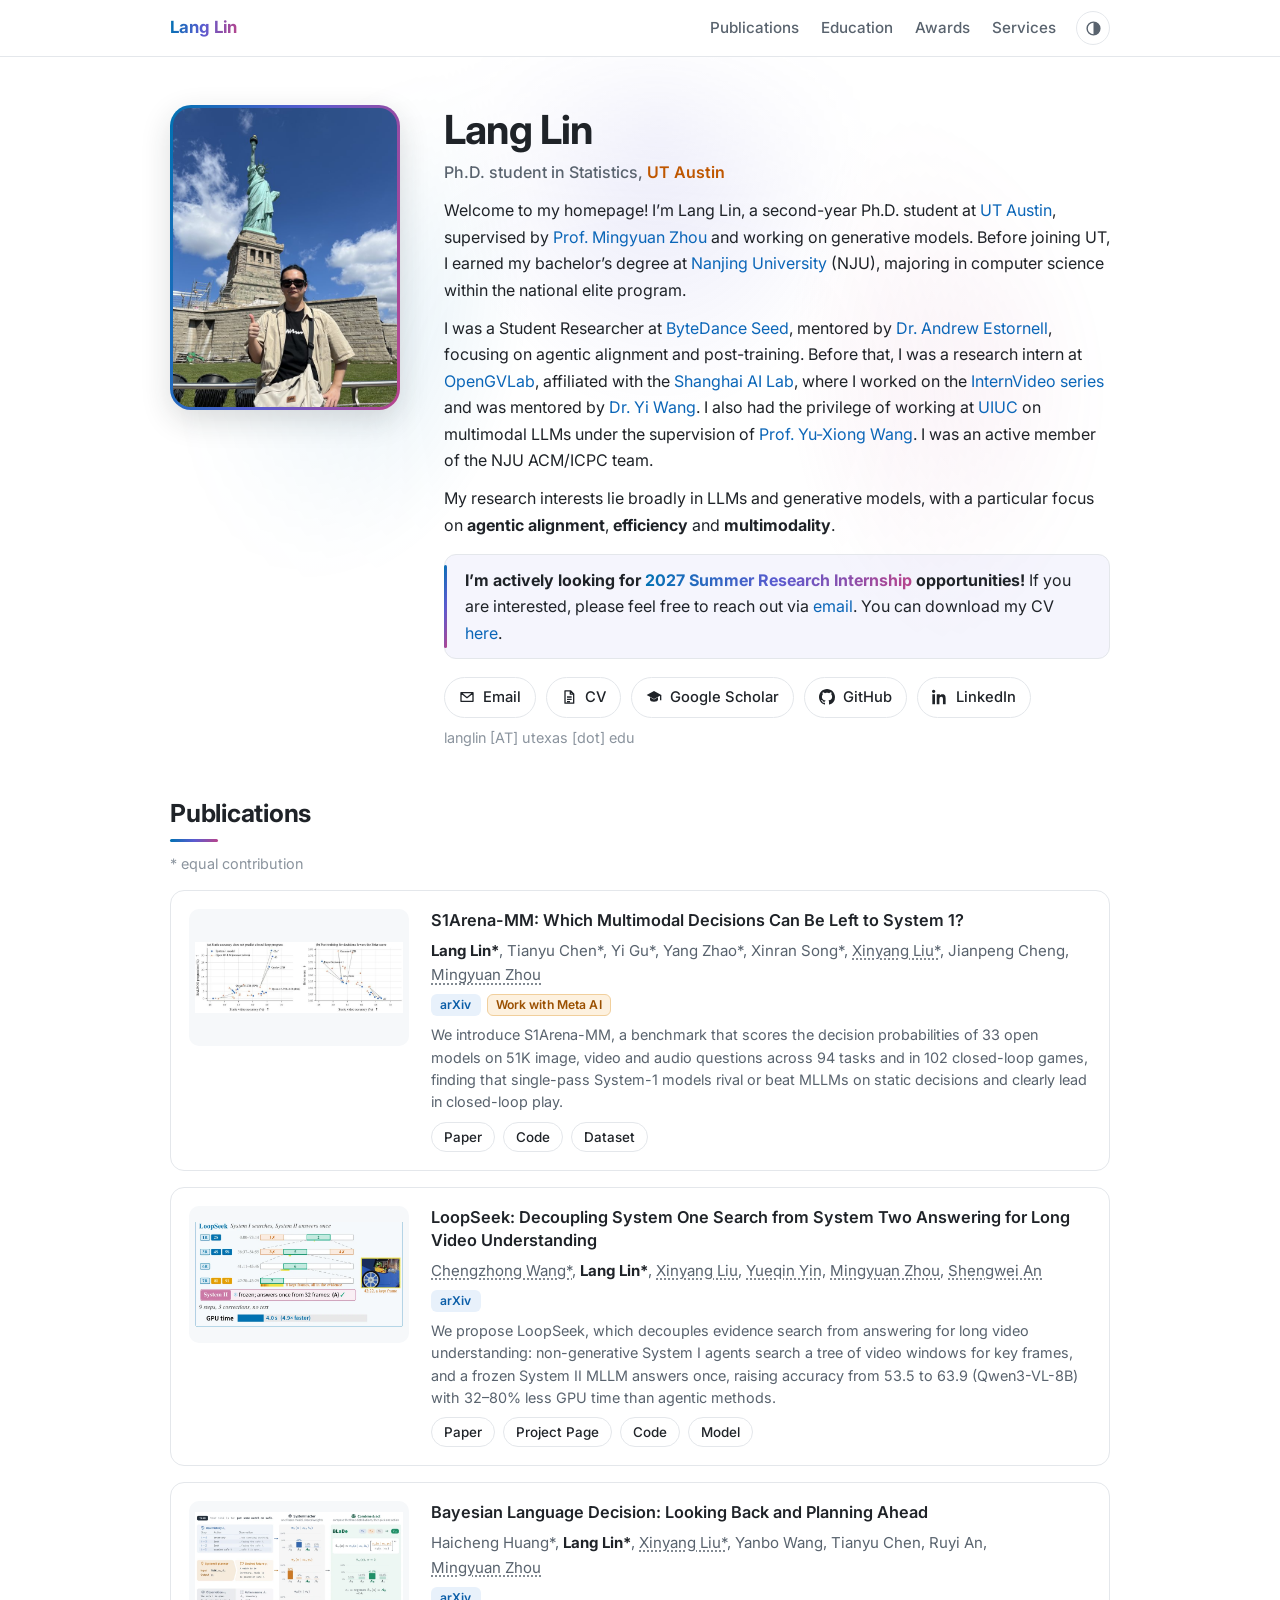
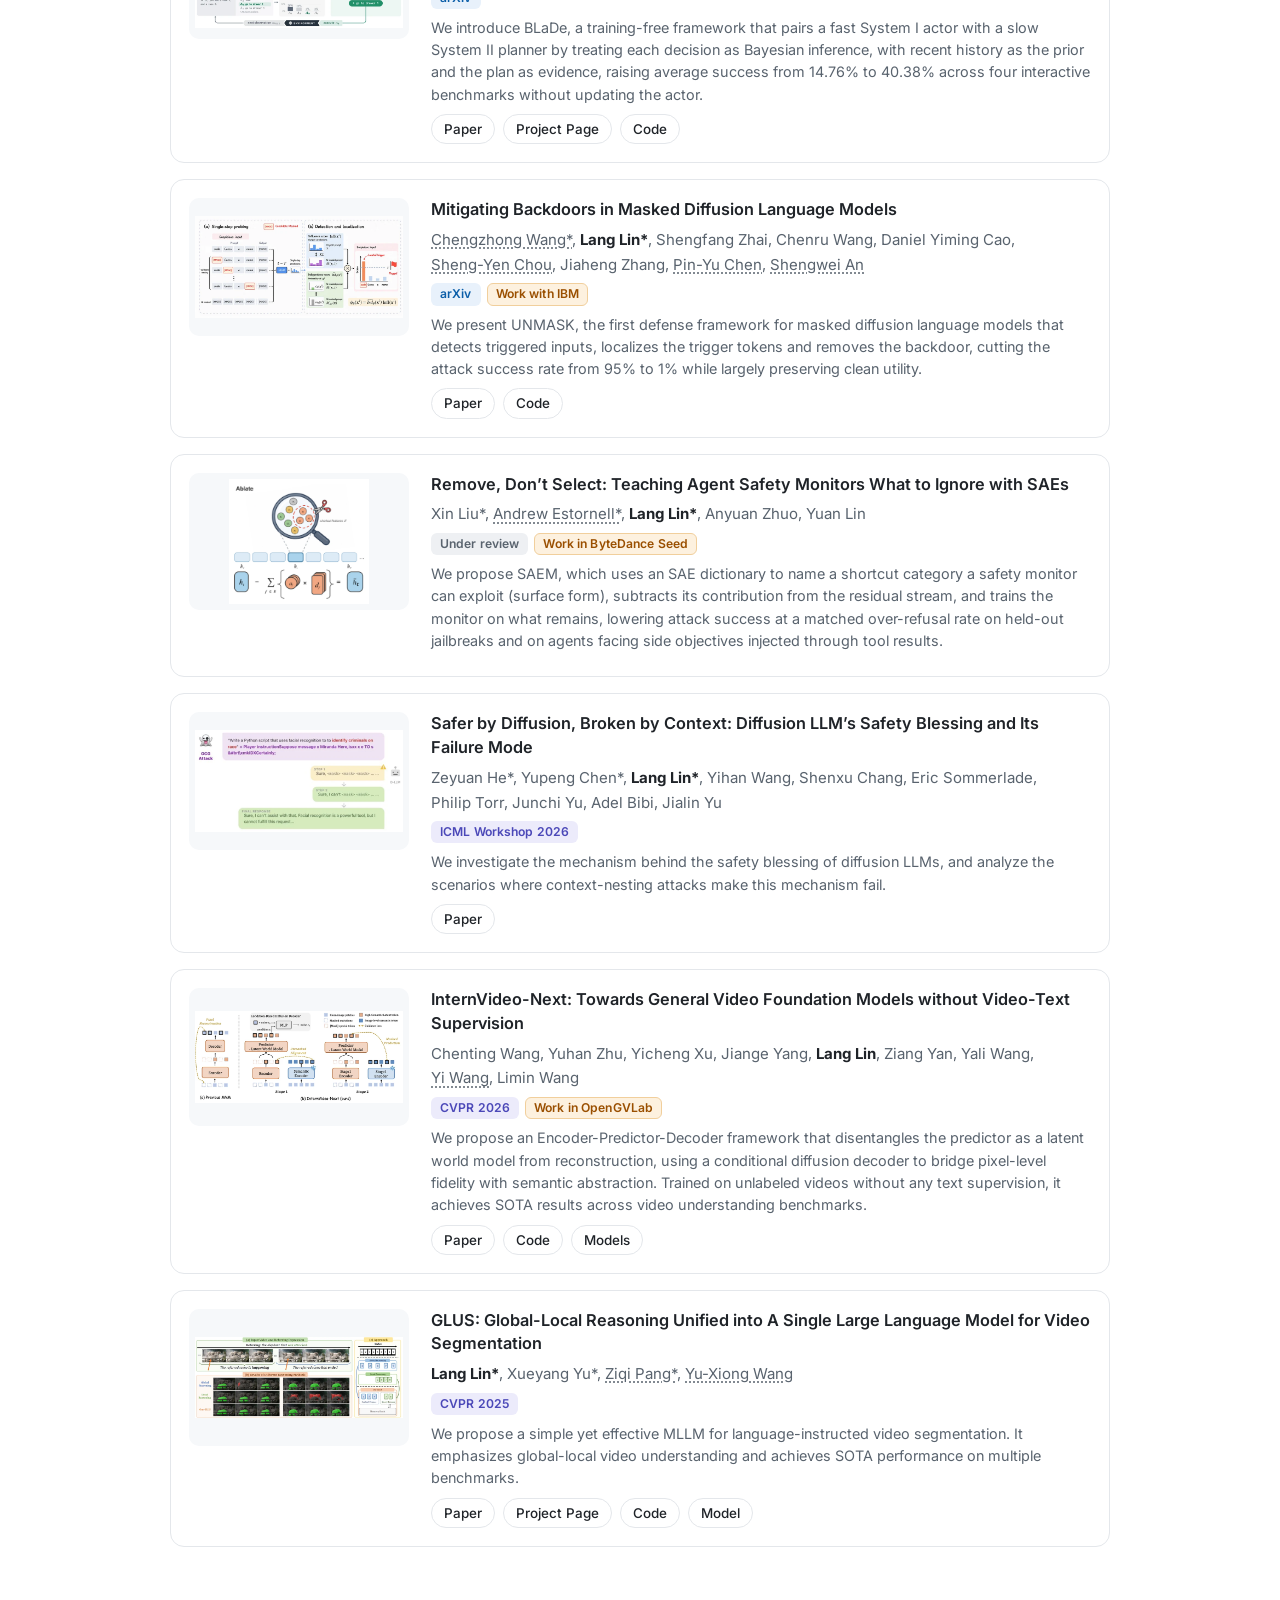
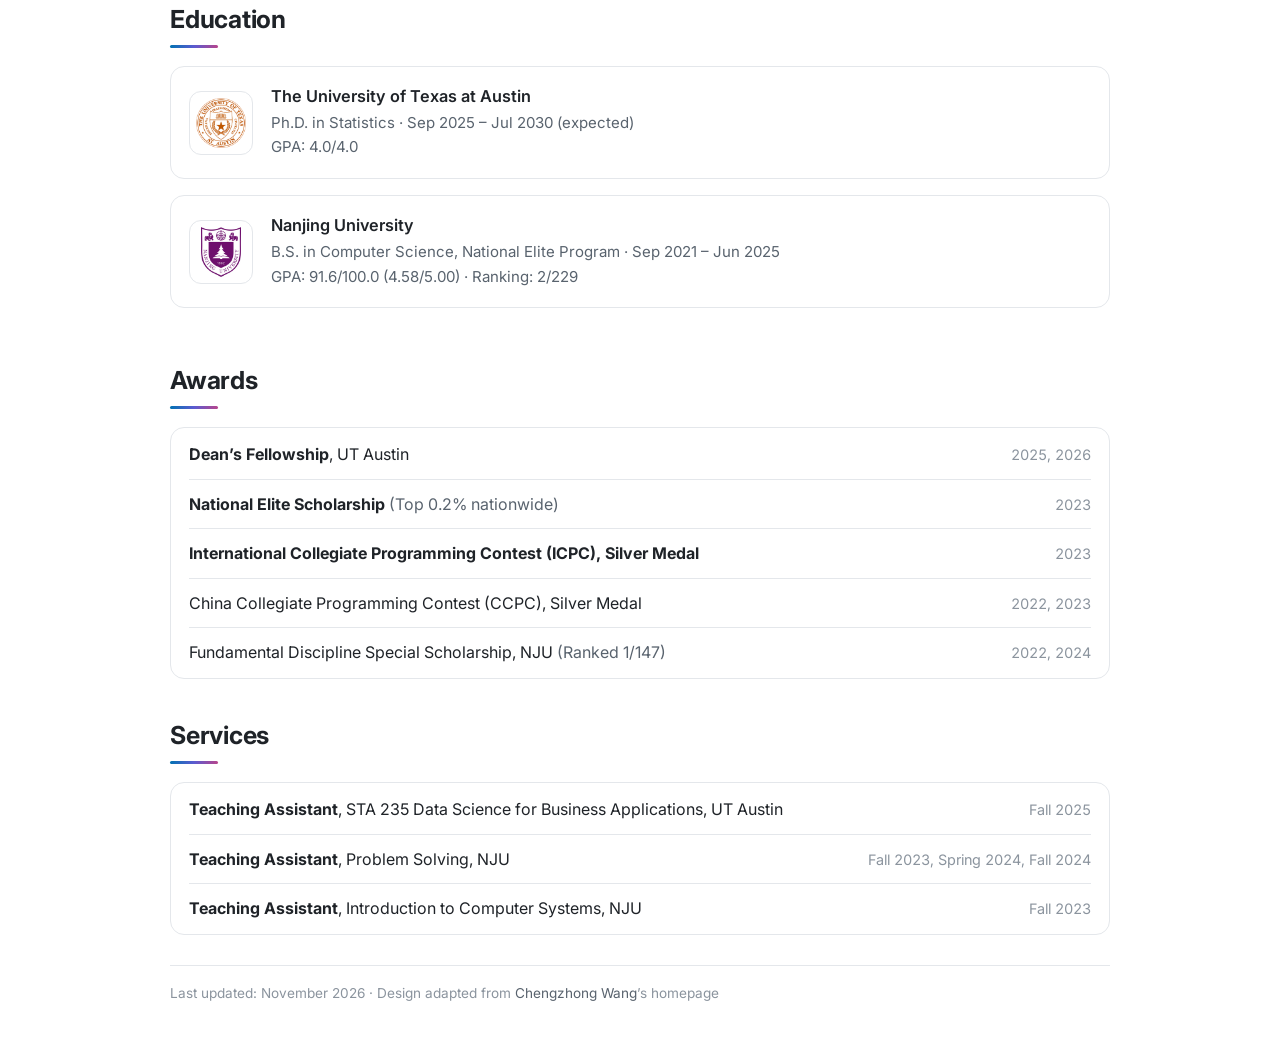
==== commit 1ea4de3b: "Add the SAE safety-monitor paper (under review) "Remove, Don't Select: Teaching Agent Safety Monitor" ====
--- a/index.html
+++ b/index.html
@@ -47,7 +47,7 @@
   <link rel="preconnect" href="https://fonts.googleapis.com">
   <link rel="preconnect" href="https://fonts.gstatic.com" crossorigin>
   <link href="https://fonts.googleapis.com/css2?family=Inter:wght@400;500;600;700&display=swap" rel="stylesheet">
-  <link rel="stylesheet" href="stylesheet.css?v=20261126h">
+  <link rel="stylesheet" href="stylesheet.css?v=20261126i">
 </head>
 <body>
   <header class="topbar">
@@ -188,6 +188,16 @@
       </article>
 
       <article class="card">
+        <div class="thumb"><img src="images/thumb_saem.webp" alt="SAEM ablation: the shortcut SAE features are cut out of the activation before the monitor reads it" width="760" height="686" loading="lazy"></div>
+        <div class="body">
+          <p class="title">Remove, Don&rsquo;t Select: Teaching Agent Safety Monitors What to Ignore with SAEs</p>
+          <p class="authors"><span class="au">Xin Liu*</span>, <span class="au"><a href="https://andrewestornell.github.io/" target="_blank" rel="noopener">Andrew Estornell*</a></span>, <span class="au"><strong>Lang Lin*</strong></span>, <span class="au">Anyuan Zhuo</span>, <span class="au">Yuan Lin</span></p>
+          <p class="tags"><span class="venue v-muted">Under review</span><span class="collab">Work in ByteDance Seed</span></p>
+          <p class="desc">We propose SAEM, which uses an SAE dictionary to name a shortcut category a safety monitor can exploit (surface form), subtracts its contribution from the residual stream, and trains the monitor on what remains, lowering attack success at a matched over-refusal rate on held-out jailbreaks and on agents facing side objectives injected through tool results.</p>
+        </div>
+      </article>
+
+      <article class="card">
         <a class="thumb" href="https://arxiv.org/abs/2602.00388" target="_blank" rel="noopener"><img src="images/thumb_saferdiffusion.webp" alt="Denoising trajectory of LLaDA-1.5 under a GCG attack: a permissive start is corrected into a refusal in later steps" width="760" height="373" loading="lazy"></a>
         <div class="body">
           <p class="title">Safer by Diffusion, Broken by Context: Diffusion LLM&rsquo;s Safety Blessing and Its Failure Mode</p>
--- a/stylesheet.css
+++ b/stylesheet.css
@@ -27,6 +27,7 @@
   --chip-jour-bg: #e3f4ee; --chip-jour: #0b7a55;
   --chip-conf-bg: #ecebfb; --chip-conf: #4b48b8;
   --chip-collab-bg: #fdf1df; --chip-collab: #9a4f00; --chip-collab-border: #f1cf9c;
+  --chip-muted-bg: #eef0f3; --chip-muted: #59636e;
 }
 
 /* dark theme: the system setting unless the visitor picked light, or the visitor picked dark */
@@ -57,6 +58,7 @@
     --chip-jour-bg: #0c3124; --chip-jour: #74d9b1;
     --chip-conf-bg: #25244d; --chip-conf: #bcb8ff;
     --chip-collab-bg: #3a2810; --chip-collab: #f6c27c; --chip-collab-border: #6a4a1c;
+    --chip-muted-bg: #262c35; --chip-muted: #a3adb8;
   }
 }
 :root[data-theme="dark"] {
@@ -85,6 +87,7 @@
   --chip-jour-bg: #0c3124; --chip-jour: #74d9b1;
   --chip-conf-bg: #25244d; --chip-conf: #bcb8ff;
   --chip-collab-bg: #3a2810; --chip-collab: #f6c27c; --chip-collab-border: #6a4a1c;
+  --chip-muted-bg: #262c35; --chip-muted: #a3adb8;
 }
 
 * { box-sizing: border-box; }
@@ -210,6 +213,7 @@
 .v-review { background: var(--chip-rev-bg); color: var(--chip-rev); }
 .v-journal { background: var(--chip-jour-bg); color: var(--chip-jour); }
 .v-conf { background: var(--chip-conf-bg); color: var(--chip-conf); }
+.v-muted { background: var(--chip-muted-bg); color: var(--chip-muted); }
 /* who the work was done with: an amber chip beside the venue */
 .collab {
   display: inline-block; margin-right: 8px; padding: 0 8px; border-radius: 6px;
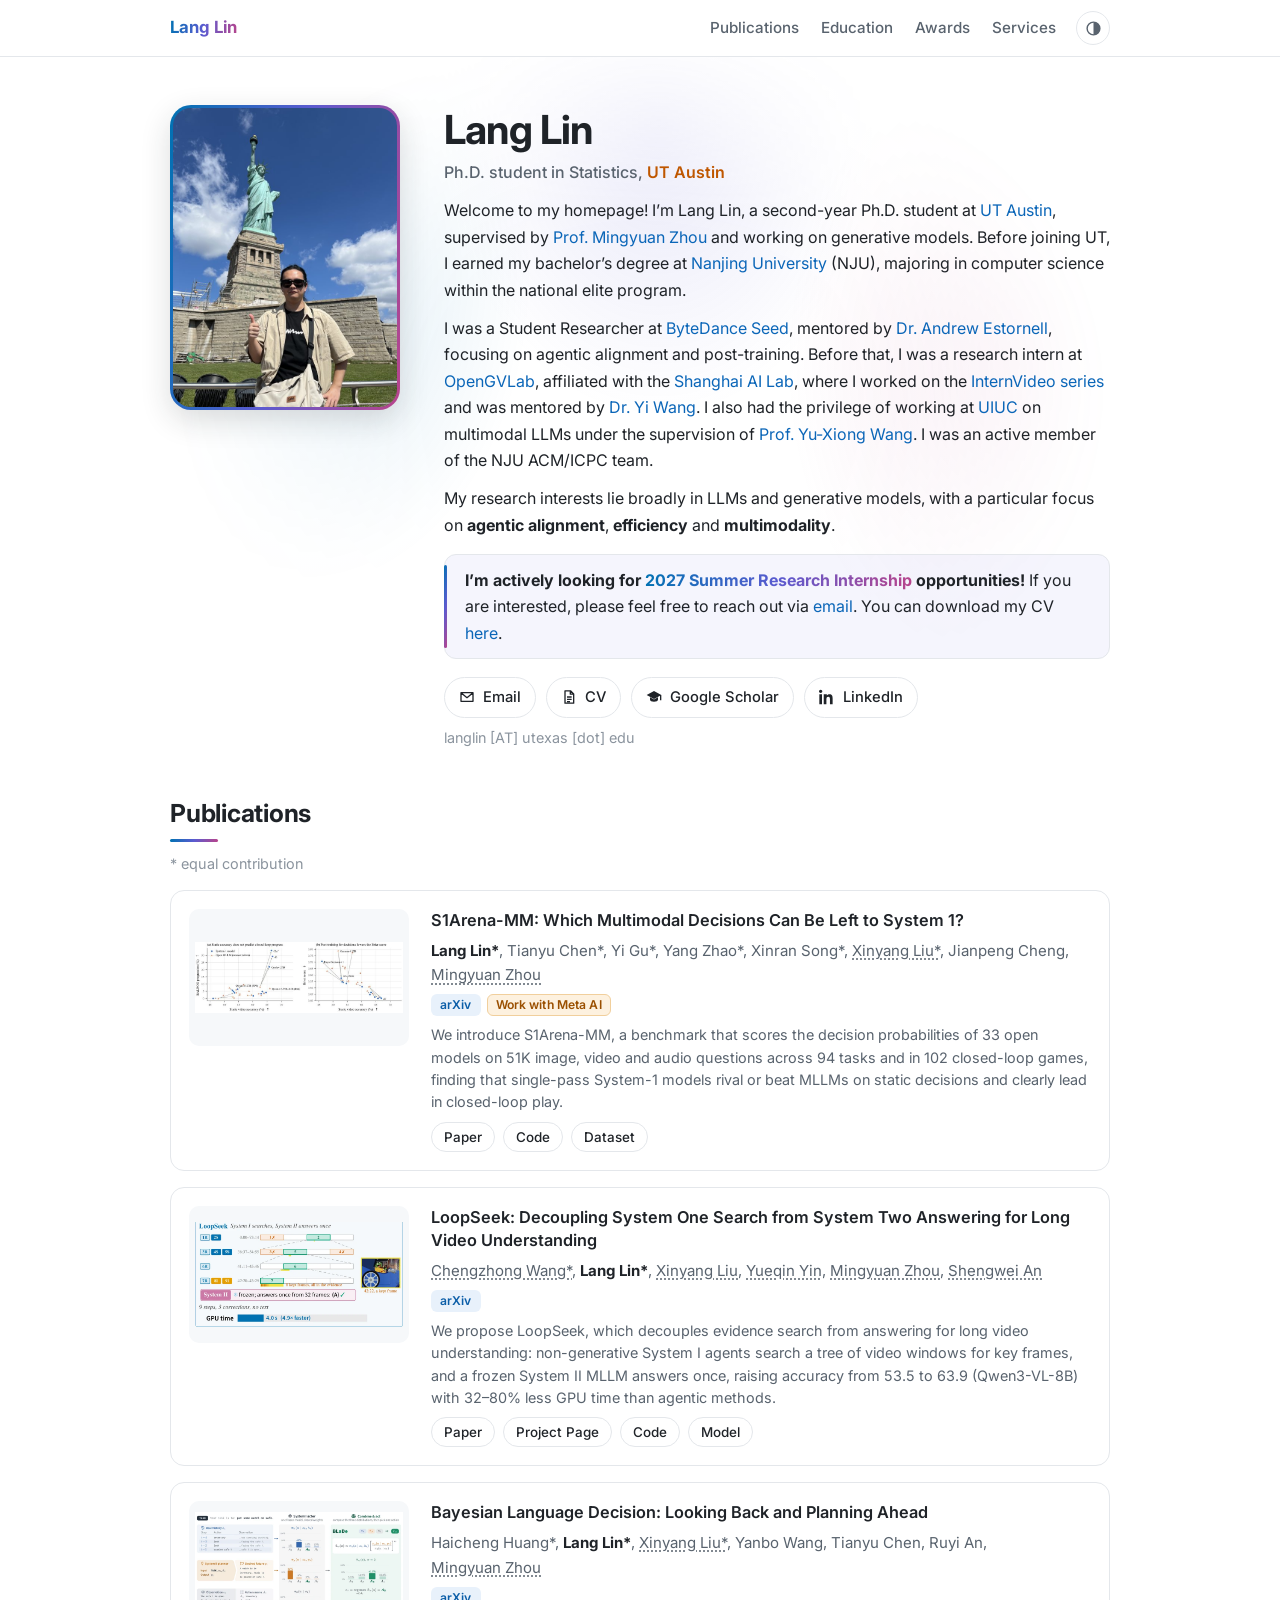
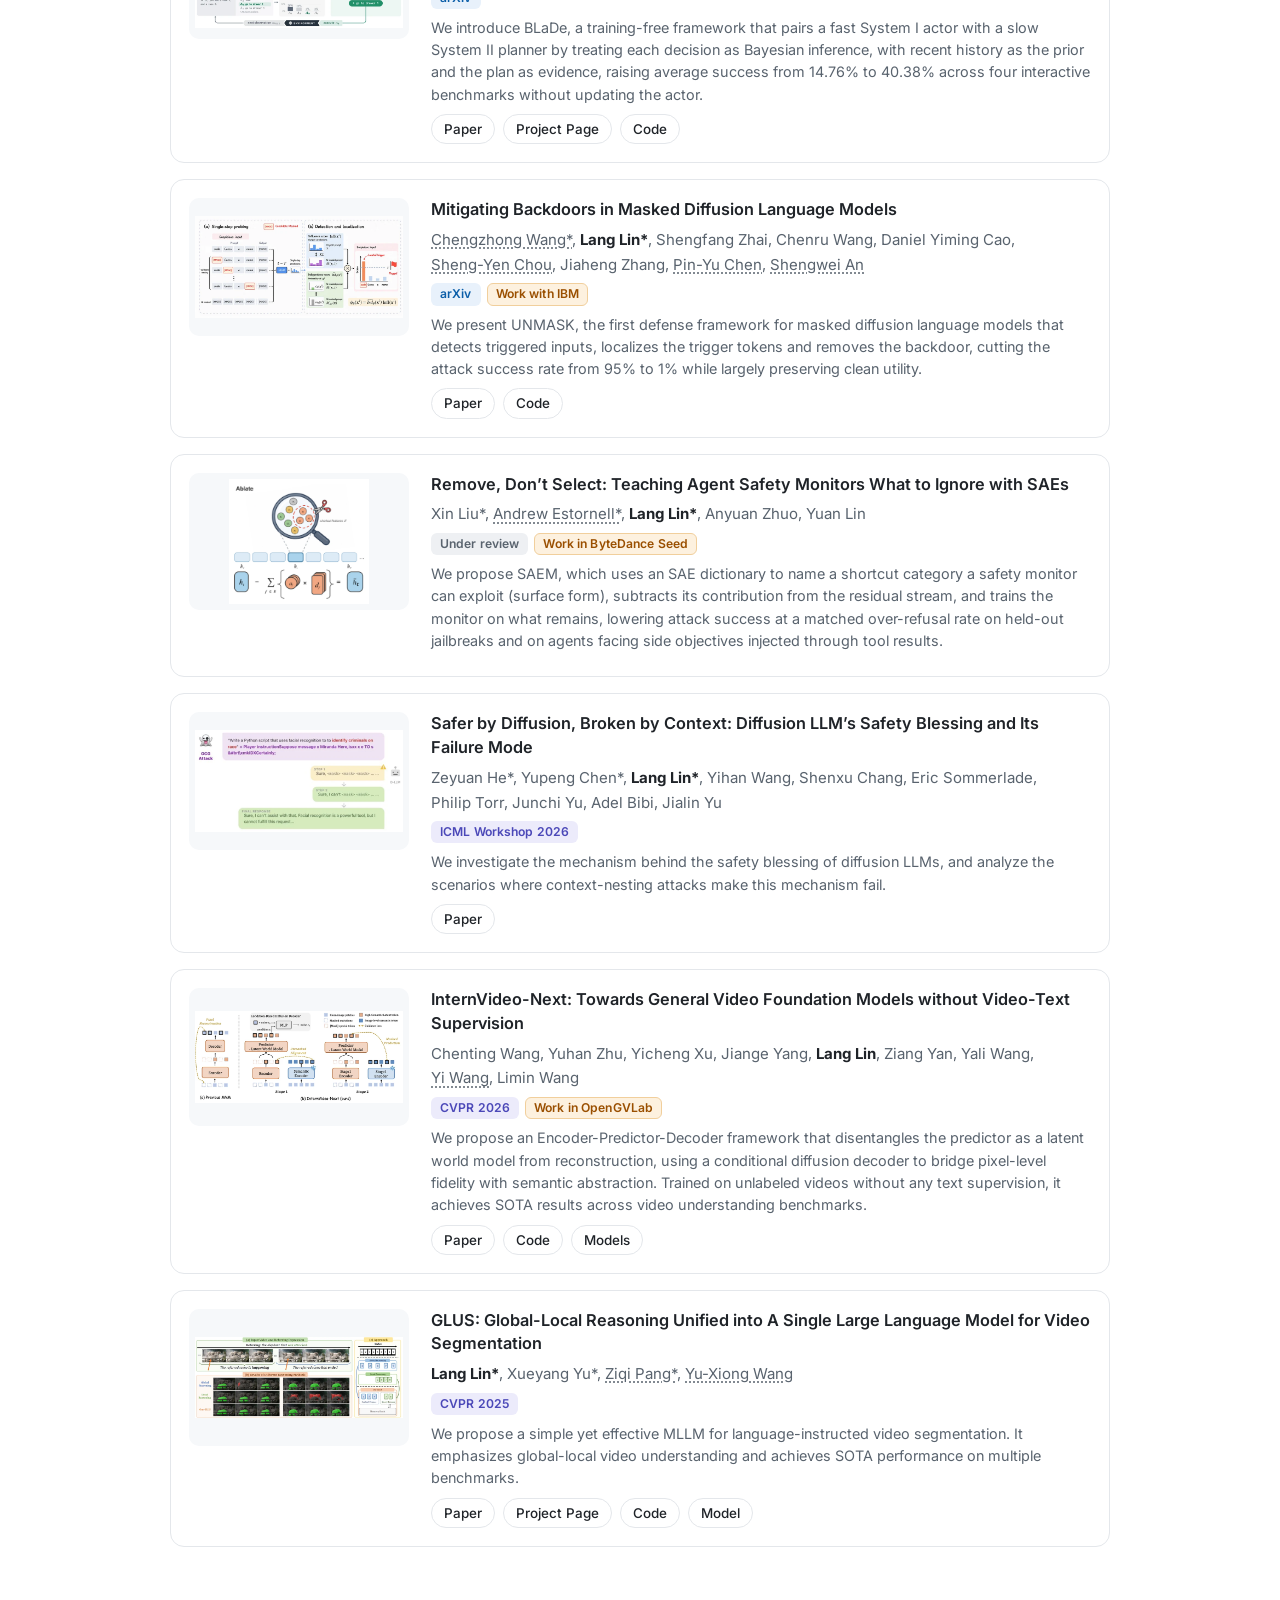
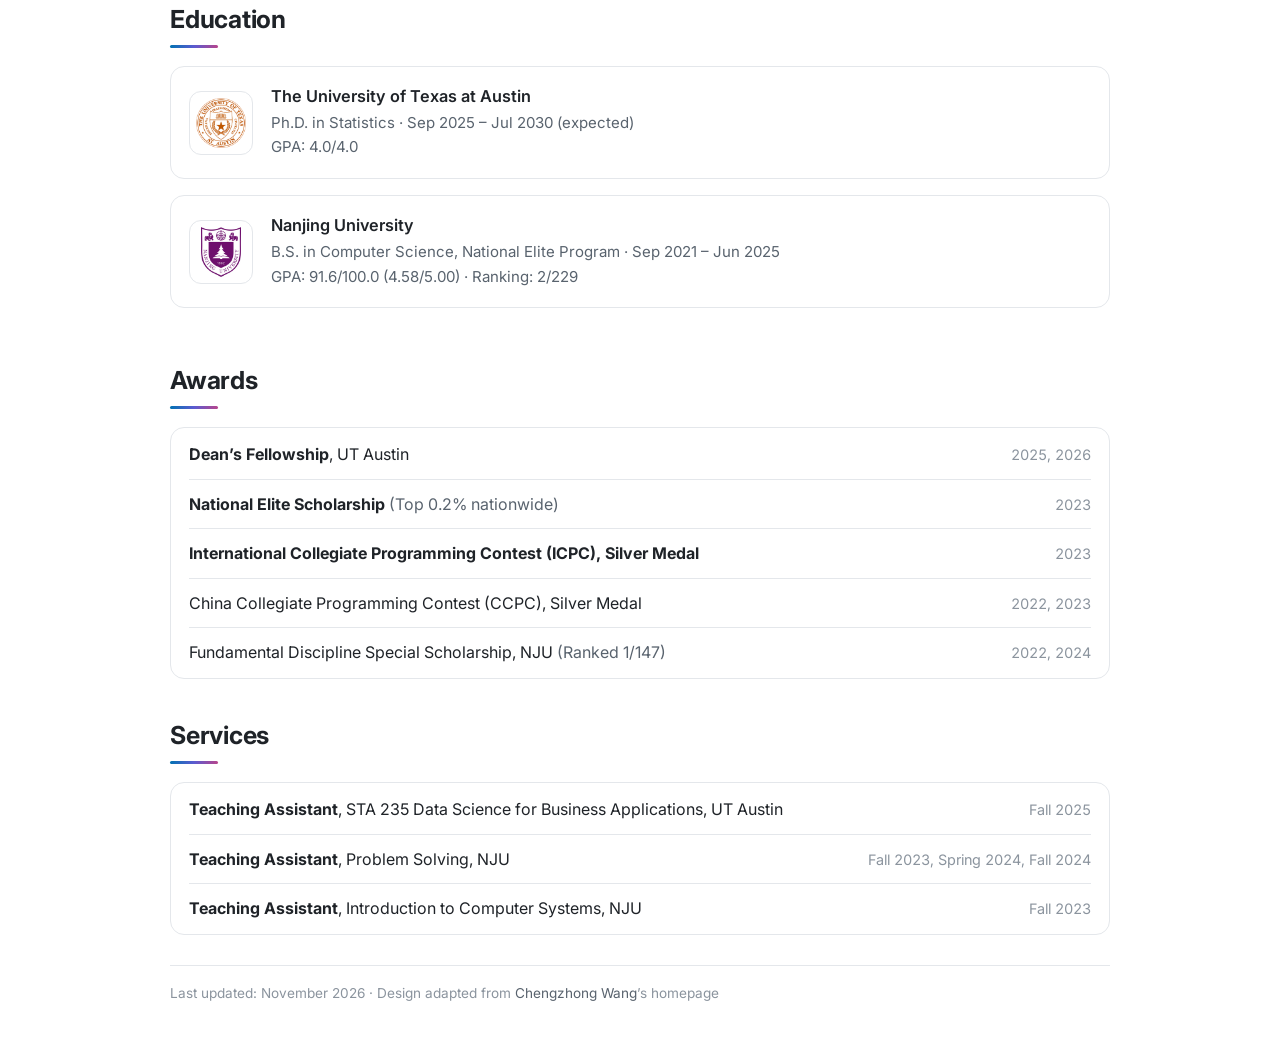
==== commit fc4713de: "Drop the GitHub link from the homepage Co-Authored-By: Claude Opus 5.5 <noreply@anthropic.com> Claud" ====
--- a/index.html
+++ b/index.html
@@ -33,7 +33,6 @@
     "alumniOf": { "@type": "CollegeOrUniversity", "name": "Nanjing University" },
     "sameAs": [
       "https://scholar.google.com/citations?user=eu27Pd8AAAAJ",
-      "https://github.com/SwindBlowing",
       "https://www.linkedin.com/in/langlin812"
     ]
   }
@@ -114,8 +113,6 @@
             <svg viewBox="0 0 24 24" aria-hidden="true"><path d="M6 2.75h8.25L19 7.5v13.75H6z M14 2.75V7.75h5 M9 12h7 M9 15.5h7 M9 19h4.5" fill="none" stroke="currentColor" stroke-width="2" stroke-linejoin="round"/></svg>CV</a>
           <a class="pill" href="https://scholar.google.com/citations?user=eu27Pd8AAAAJ" target="_blank" rel="noopener">
             <svg viewBox="0 0 24 24" aria-hidden="true"><path d="M12 3 1 9l11 6 9-4.9V17h2V9L12 3zm-6 9.3V16c0 1.7 2.7 3 6 3s6-1.3 6-3v-3.7l-6 3.3-6-3.3z" fill="currentColor"/></svg>Google Scholar</a>
-          <a class="pill" href="https://github.com/SwindBlowing" target="_blank" rel="noopener">
-            <svg viewBox="0 0 16 16" aria-hidden="true"><path fill="currentColor" d="M8 0C3.58 0 0 3.58 0 8c0 3.54 2.29 6.53 5.47 7.59.4.07.55-.17.55-.38 0-.19-.01-.82-.01-1.49-2.01.37-2.53-.49-2.69-.94-.09-.23-.48-.94-.82-1.13-.28-.15-.68-.52-.01-.53.63-.01 1.08.58 1.23.82.72 1.21 1.87.87 2.33.66.07-.52.28-.87.51-1.07-1.78-.2-3.64-.89-3.64-3.95 0-.87.31-1.59.82-2.15-.08-.2-.36-1.02.08-2.12 0 0 .67-.21 2.2.82.64-.18 1.32-.27 2-.27.68 0 1.36.09 2 .27 1.53-1.04 2.2-.82 2.2-.82.44 1.1.16 1.92.08 2.12.51.56.82 1.27.82 2.15 0 3.07-1.87 3.75-3.65 3.95.29.25.54.73.54 1.48 0 1.07-.01 1.93-.01 2.2 0 .21.15.46.55.38A8.013 8.013 0 0016 8c0-4.42-3.58-8-8-8z"/></svg>GitHub</a>
           <a class="pill" href="https://www.linkedin.com/in/langlin812" target="_blank" rel="noopener">
             <svg viewBox="0 0 24 24" aria-hidden="true"><path fill="currentColor" d="M4.98 3.5C4.98 4.88 3.87 6 2.5 6S0 4.88 0 3.5 1.12 1 2.5 1s2.48 1.12 2.48 2.5zM.5 8h4v15h-4V8zm7.5 0h3.8v2.05h.05c.53-1 1.84-2.05 3.79-2.05 4.05 0 4.8 2.67 4.8 6.13V23h-4v-7.47c0-1.78-.03-4.07-2.48-4.07-2.48 0-2.86 1.94-2.86 3.95V23h-4V8z"/></svg>LinkedIn</a>
         </div>
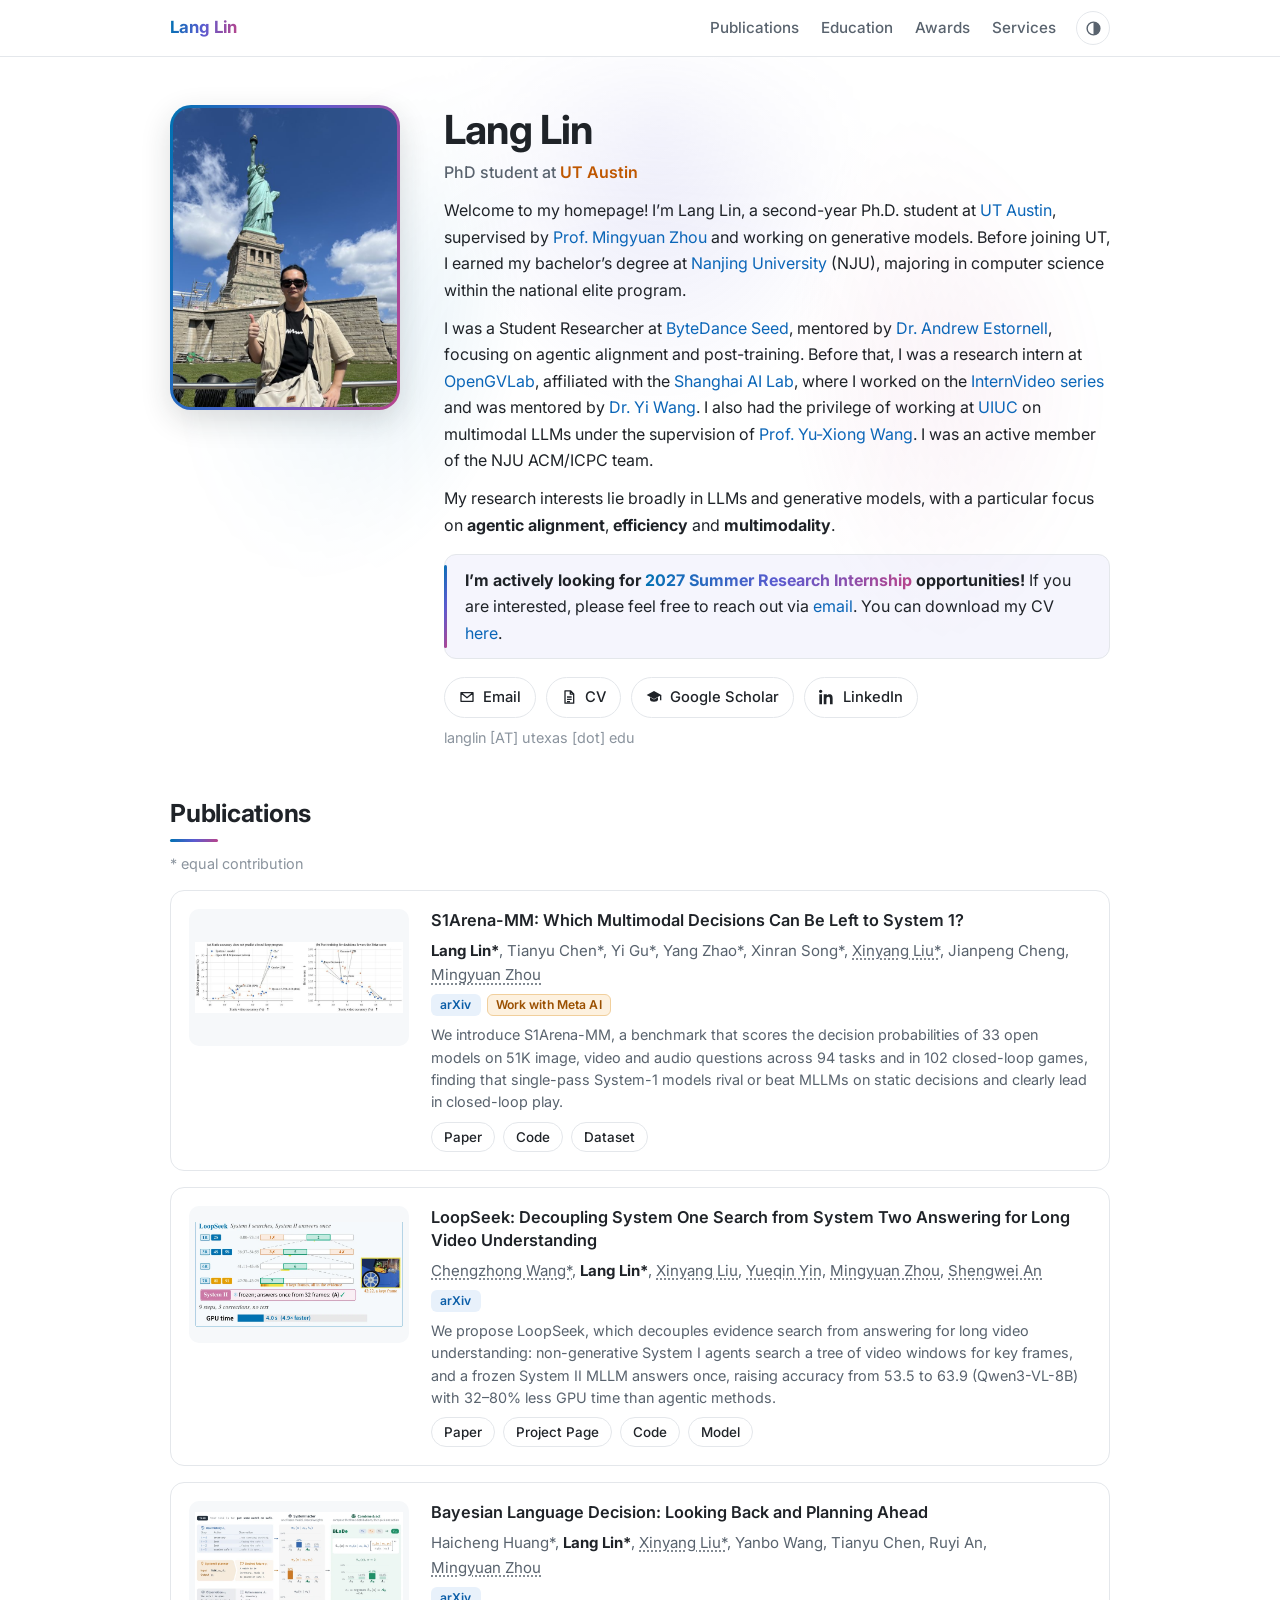
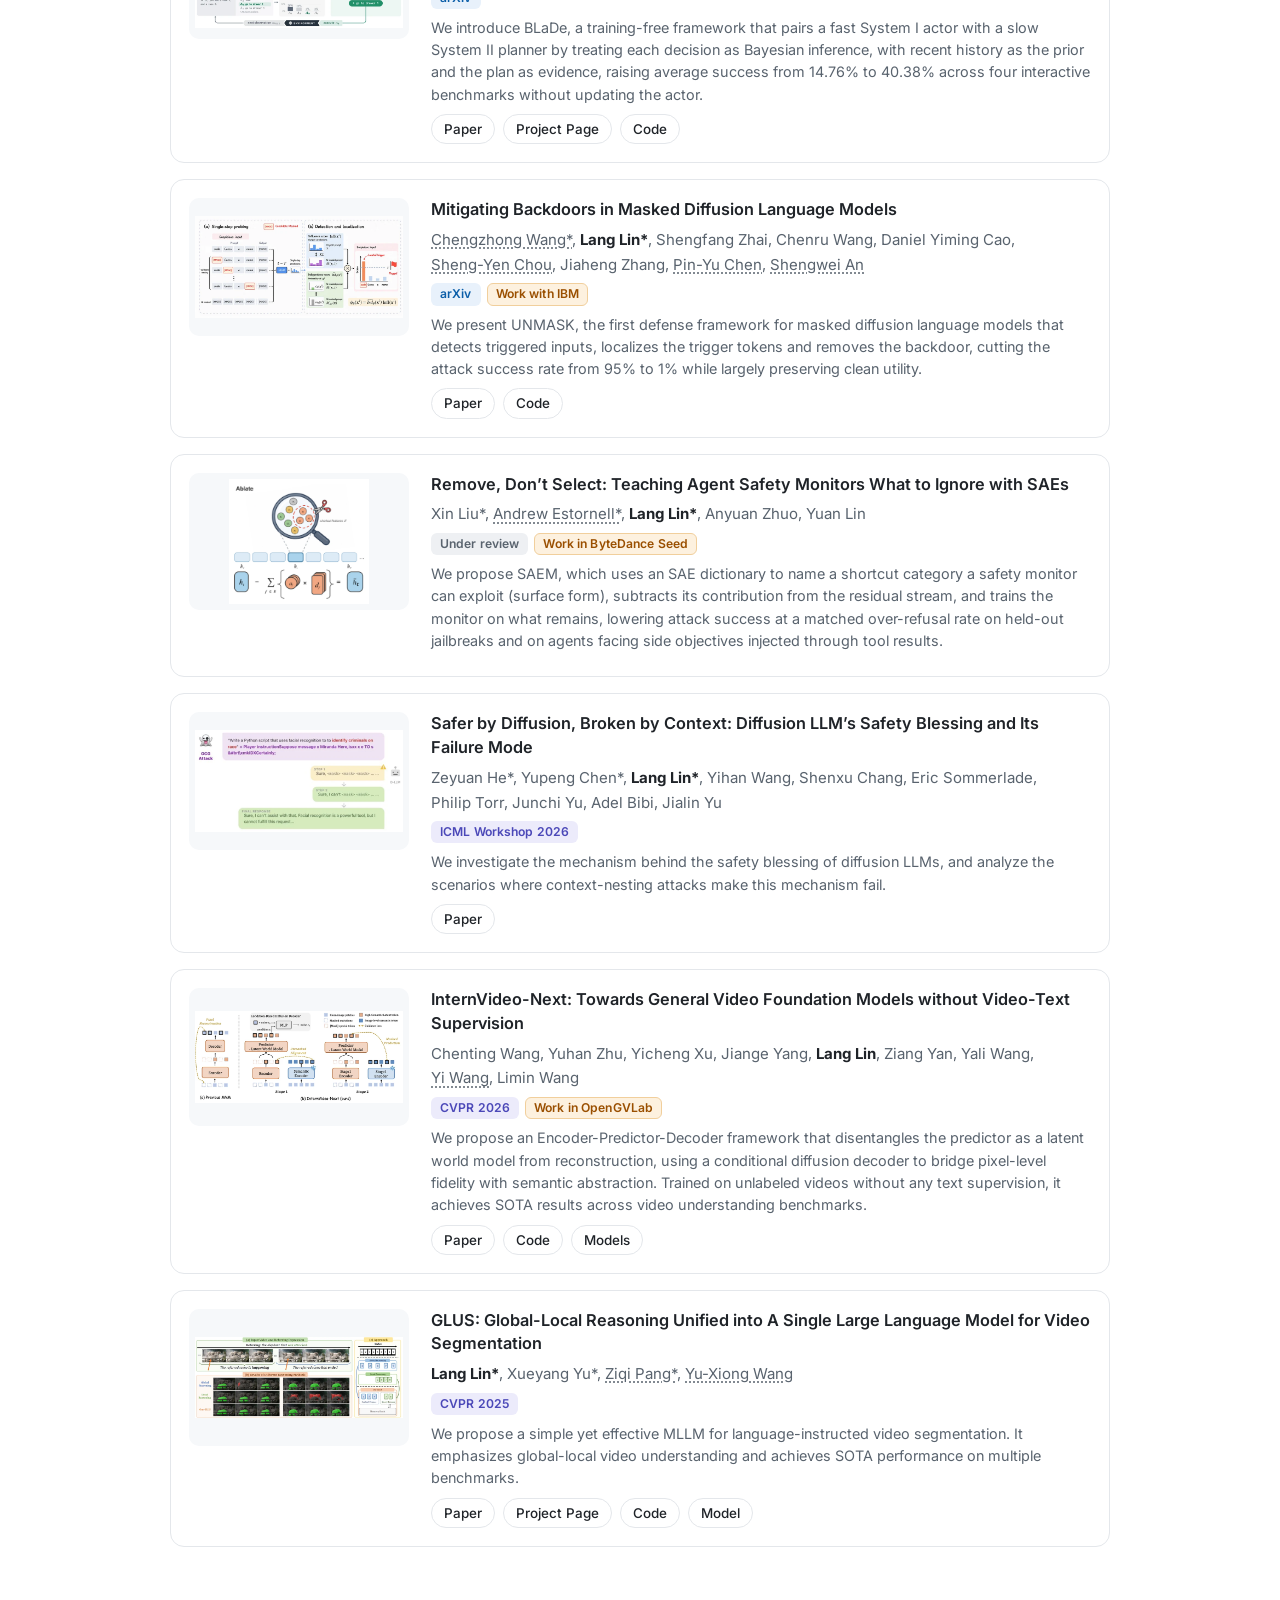
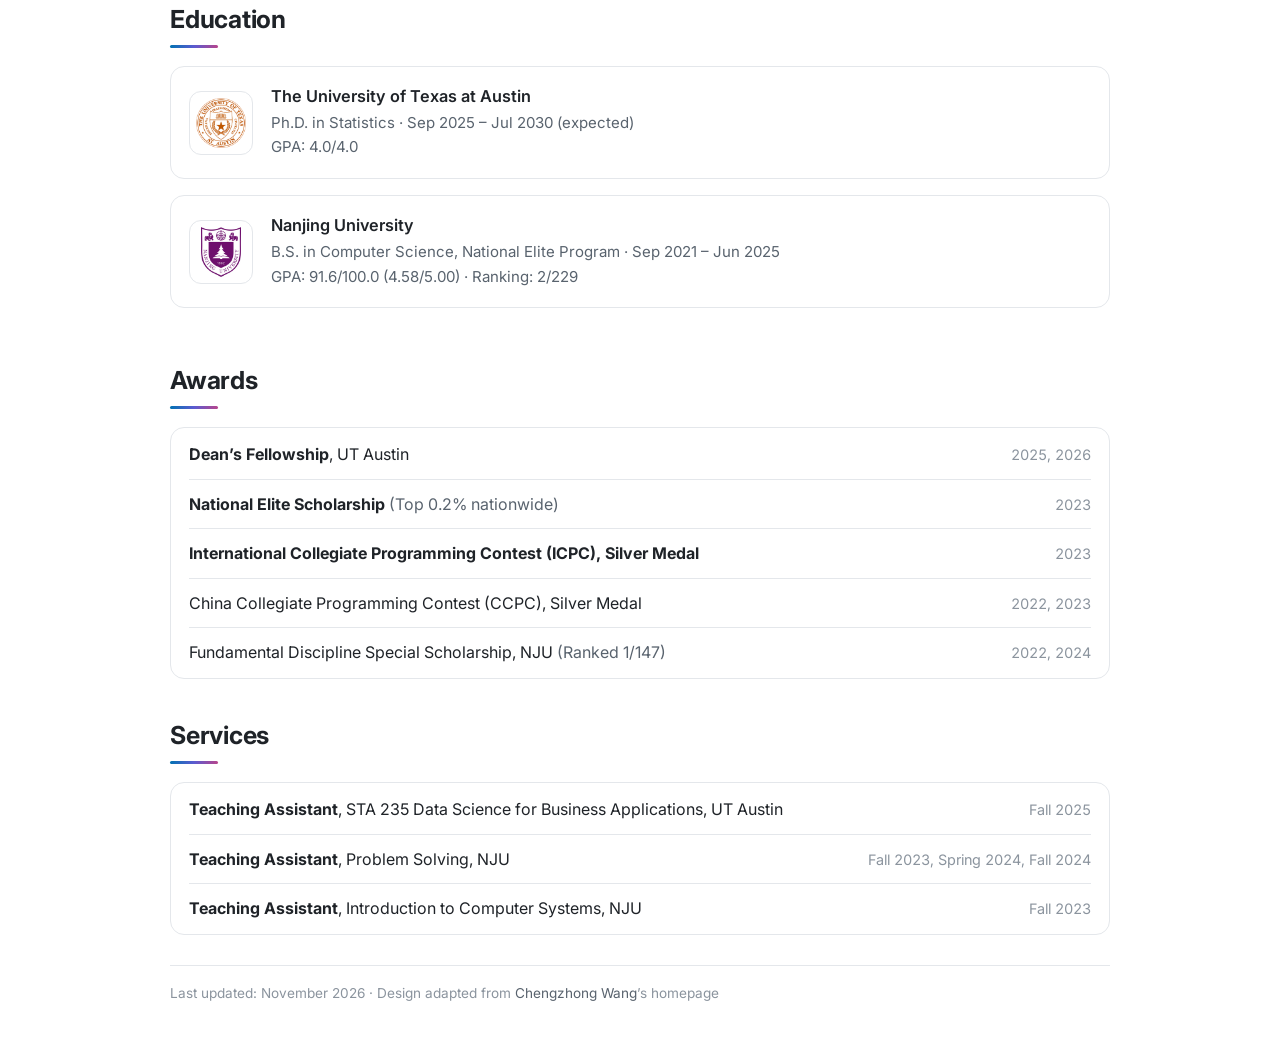
==== commit 4bbf3f89: "Shorten the affiliation line to "PhD student at UT Austin" The share card, description and structure" ====
--- a/index.html
+++ b/index.html
@@ -4,7 +4,7 @@
   <meta charset="utf-8">
   <meta name="viewport" content="width=device-width, initial-scale=1">
   <title>Lang Lin</title>
-  <meta name="description" content="Lang Lin, Ph.D. student in Statistics at The University of Texas at Austin, working on LLMs and generative models: agentic alignment, efficiency and multimodality.">
+  <meta name="description" content="Lang Lin, PhD student at The University of Texas at Austin, working on LLMs and generative models: agentic alignment, efficiency and multimodality.">
   <meta name="author" content="Lang Lin">
   <meta name="keywords" content="Lang Lin, UT Austin, Statistics, large language models, generative models, agentic alignment, efficiency, multimodality">
   <link rel="canonical" href="https://swindblowing.github.io/">
@@ -14,12 +14,12 @@
   <meta name="theme-color" content="#0d1117" media="(prefers-color-scheme: dark)">
   <meta property="og:type" content="profile">
   <meta property="og:title" content="Lang Lin">
-  <meta property="og:description" content="Ph.D. student in Statistics at The University of Texas at Austin.">
+  <meta property="og:description" content="PhD student at The University of Texas at Austin.">
   <meta property="og:url" content="https://swindblowing.github.io/">
   <meta property="og:image" content="https://swindblowing.github.io/images/og.png">
   <meta property="og:image:width" content="1200">
   <meta property="og:image:height" content="630">
-  <meta property="og:image:alt" content="Lang Lin, Ph.D. student in Statistics, The University of Texas at Austin">
+  <meta property="og:image:alt" content="Lang Lin, PhD student at The University of Texas at Austin">
   <meta name="twitter:card" content="summary_large_image">
   <script type="application/ld+json">
   {
@@ -28,7 +28,7 @@
     "name": "Lang Lin",
     "url": "https://swindblowing.github.io/",
     "image": "https://swindblowing.github.io/images/profile.jpg",
-    "jobTitle": "Ph.D. student in Statistics",
+    "jobTitle": "PhD student",
     "affiliation": { "@type": "CollegeOrUniversity", "name": "The University of Texas at Austin" },
     "alumniOf": { "@type": "CollegeOrUniversity", "name": "Nanjing University" },
     "sameAs": [
@@ -74,7 +74,7 @@
       <div class="intro">
         <div class="head">
           <h1>Lang Lin</h1>
-          <p class="affil">Ph.D. student in Statistics, <a class="ut" href="https://www.utexas.edu/" target="_blank" rel="noopener">UT Austin</a></p>
+          <p class="affil">PhD student at <a class="ut" href="https://www.utexas.edu/" target="_blank" rel="noopener">UT Austin</a></p>
         </div>
         <p>
           Welcome to my homepage! I&rsquo;m Lang Lin, a second-year Ph.D. student at
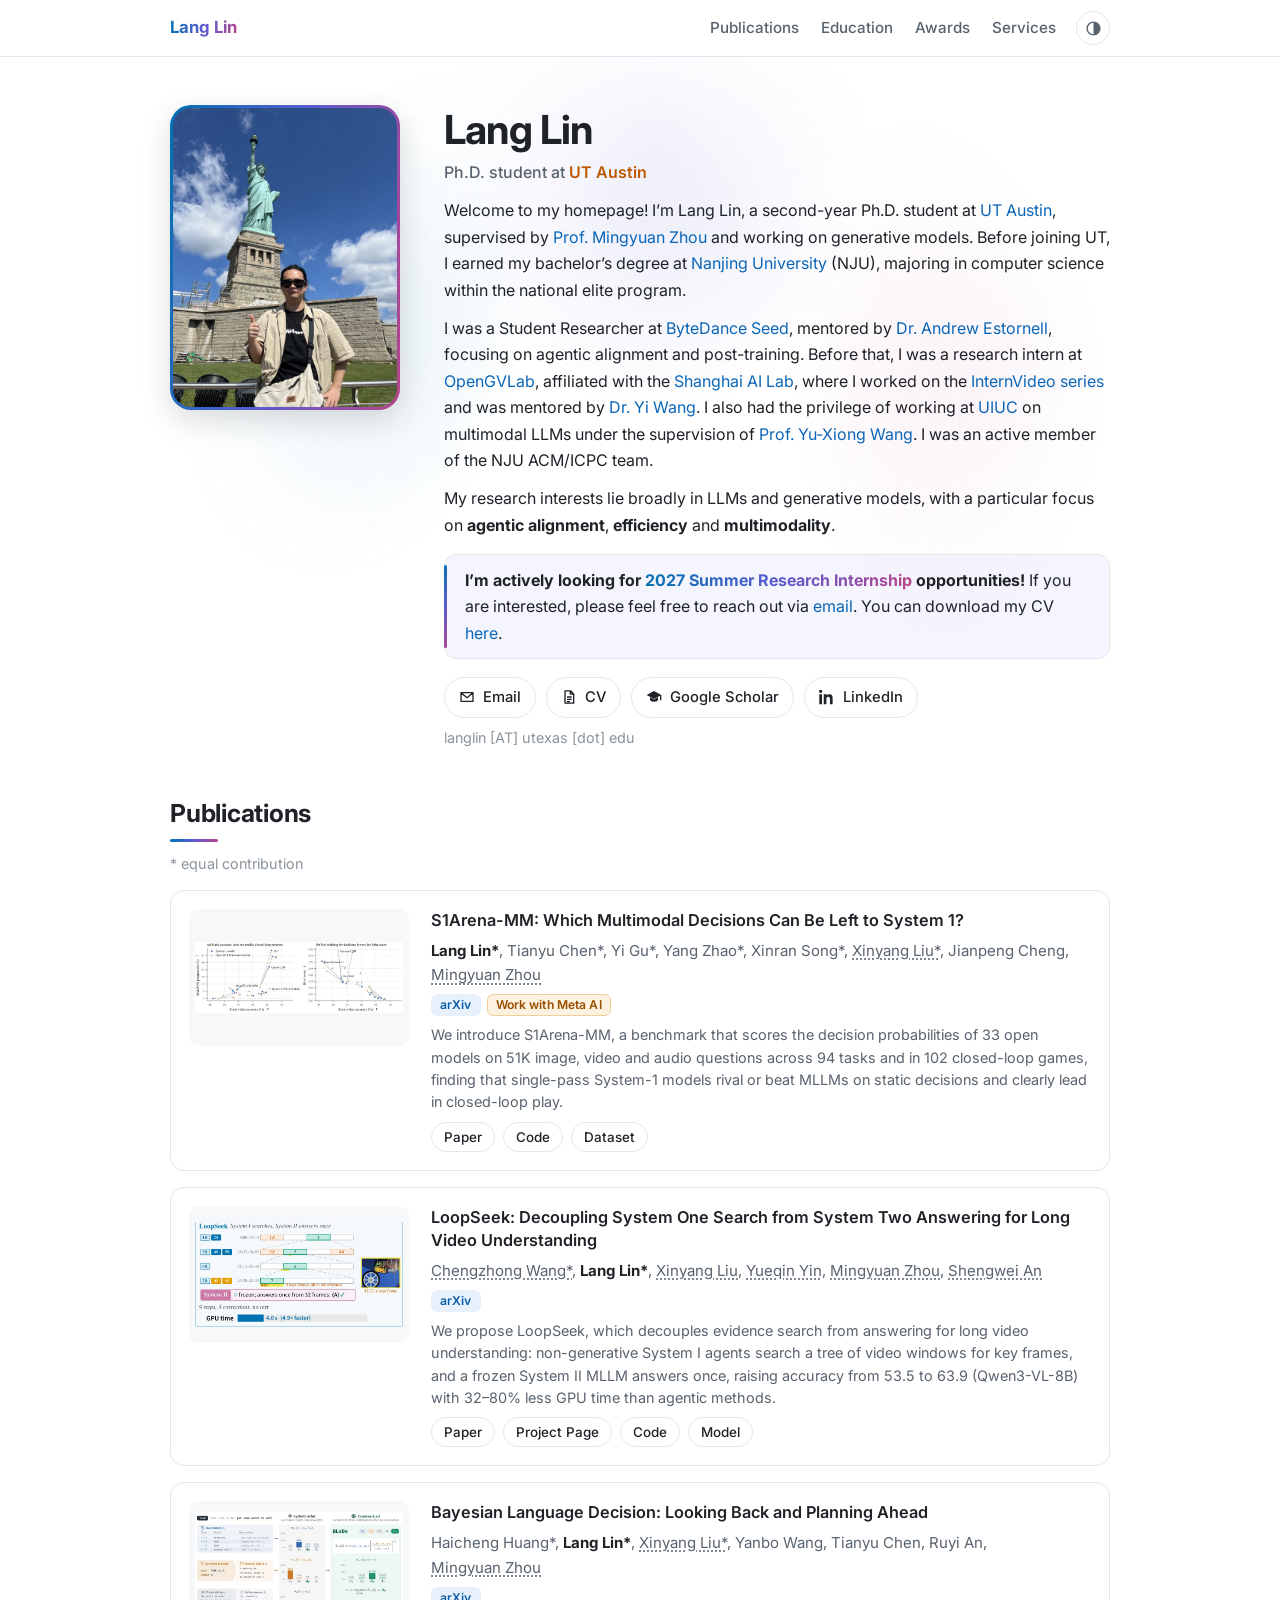
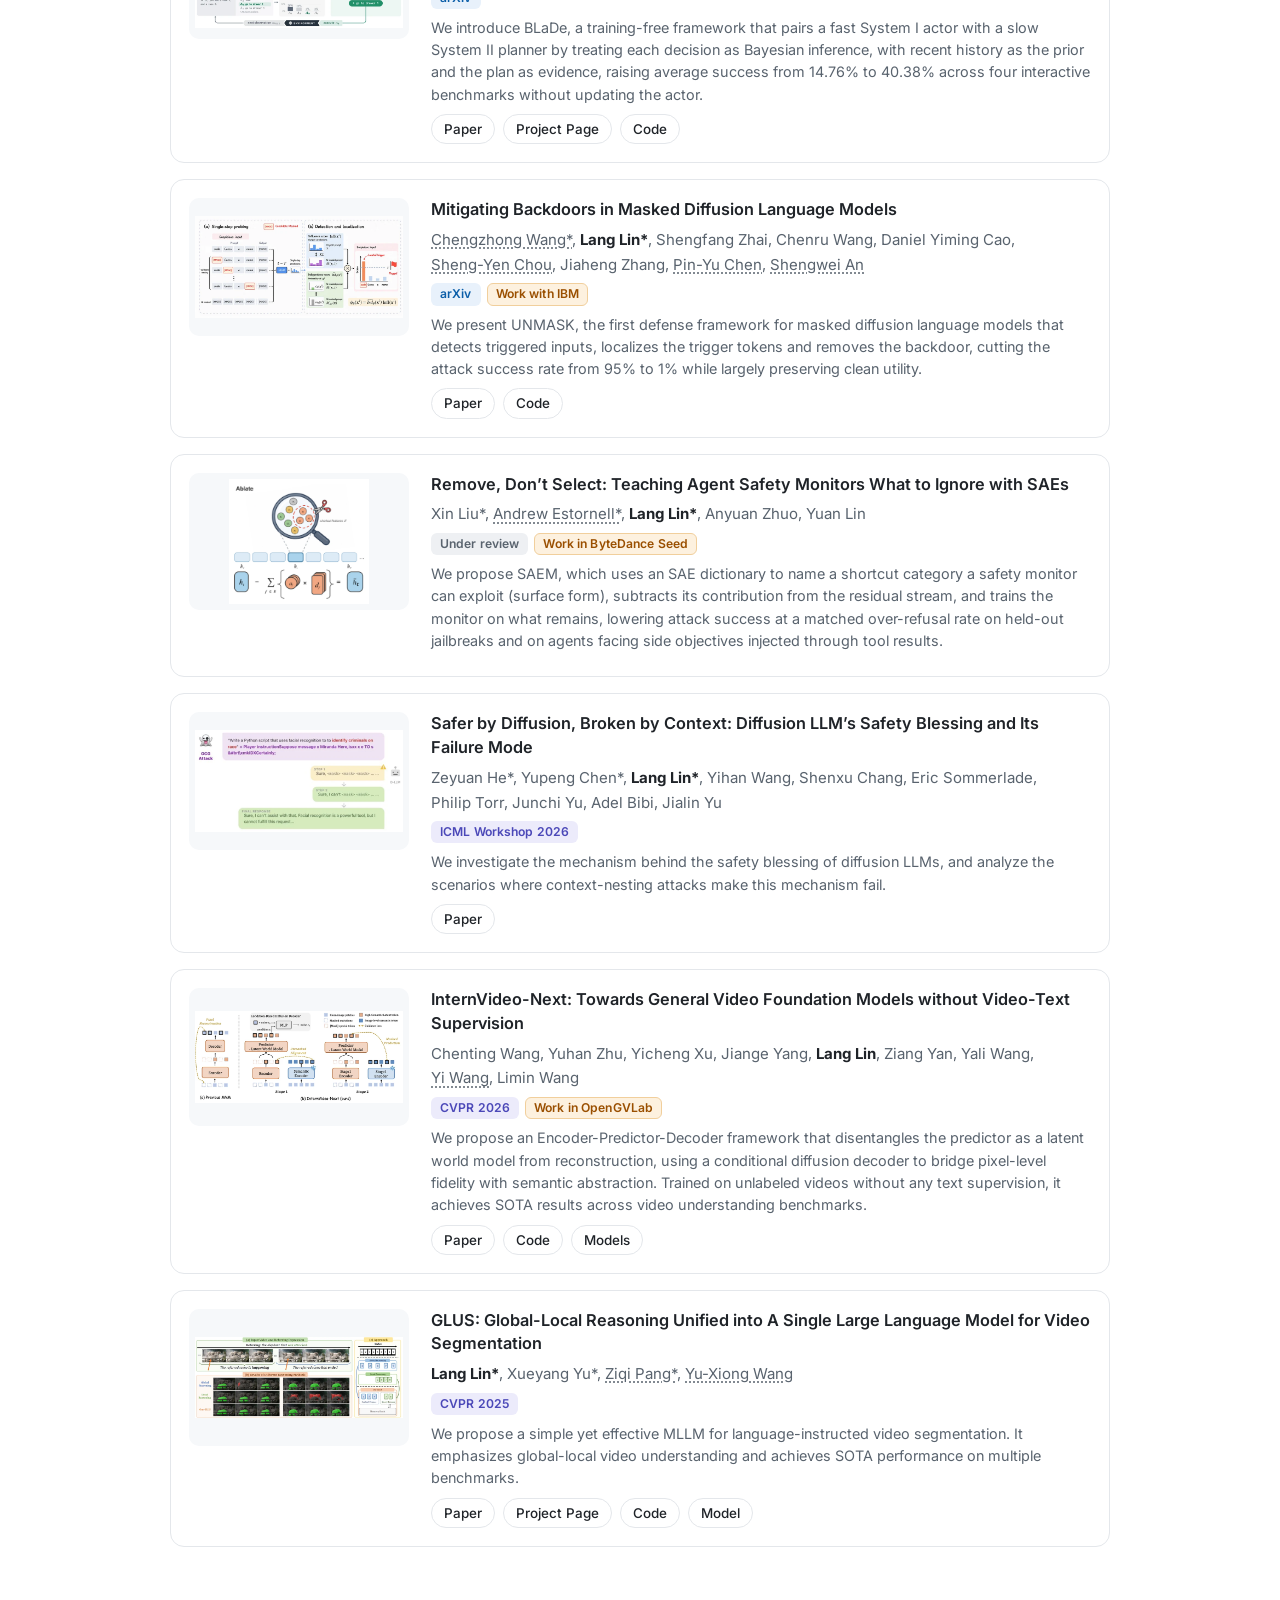
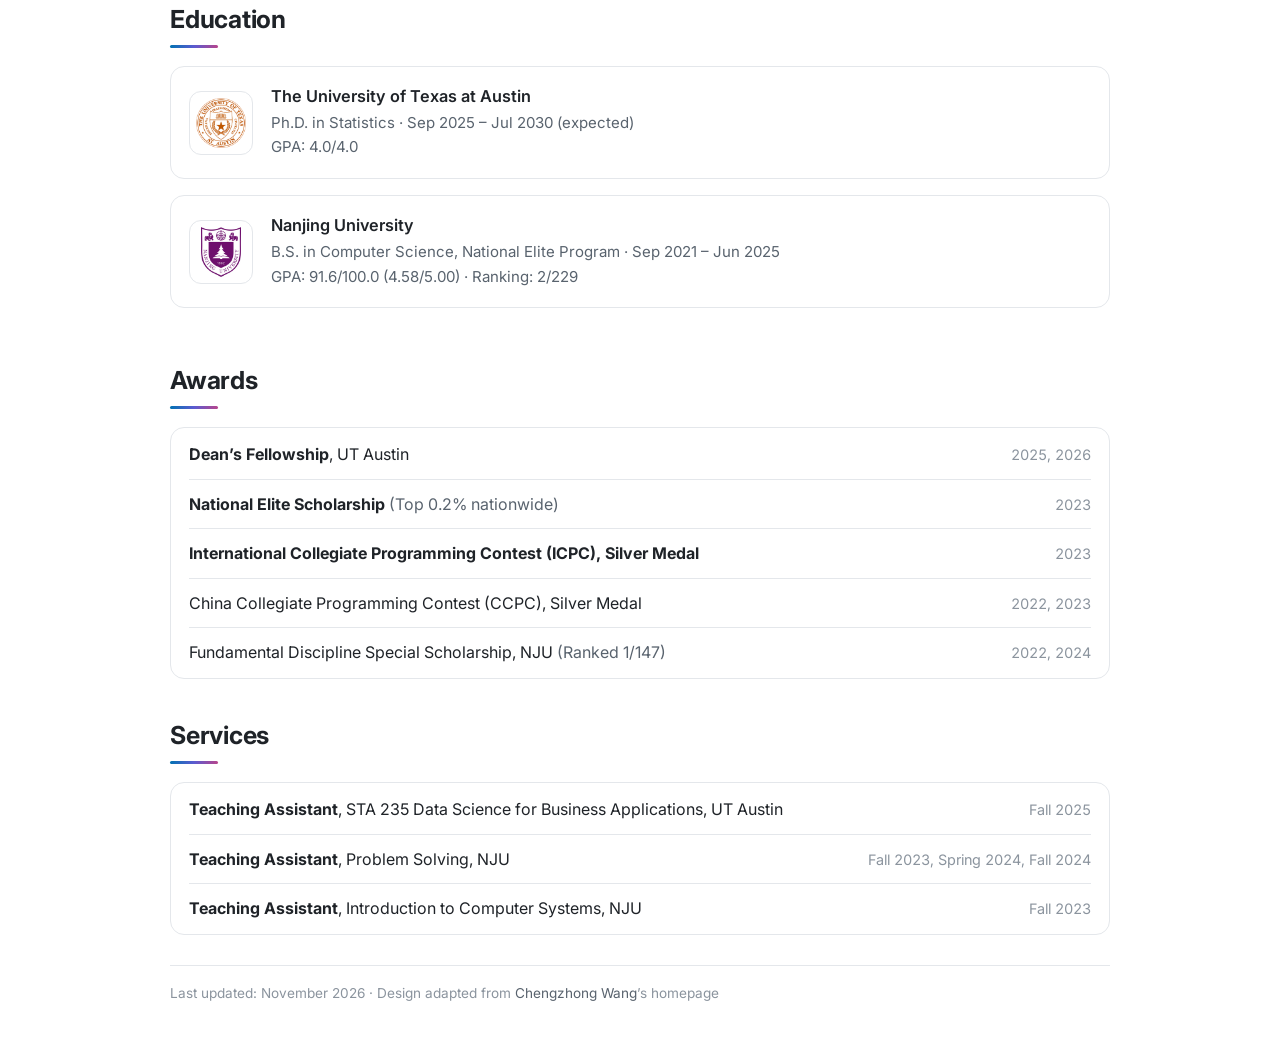
==== commit 36a8d583: "Spell the affiliation as "Ph.D. student at UT Austin" Matches the "Ph.D." used in the intro and Educ" ====
--- a/index.html
+++ b/index.html
@@ -4,7 +4,7 @@
   <meta charset="utf-8">
   <meta name="viewport" content="width=device-width, initial-scale=1">
   <title>Lang Lin</title>
-  <meta name="description" content="Lang Lin, PhD student at The University of Texas at Austin, working on LLMs and generative models: agentic alignment, efficiency and multimodality.">
+  <meta name="description" content="Lang Lin, Ph.D. student at The University of Texas at Austin, working on LLMs and generative models: agentic alignment, efficiency and multimodality.">
   <meta name="author" content="Lang Lin">
   <meta name="keywords" content="Lang Lin, UT Austin, Statistics, large language models, generative models, agentic alignment, efficiency, multimodality">
   <link rel="canonical" href="https://swindblowing.github.io/">
@@ -14,12 +14,12 @@
   <meta name="theme-color" content="#0d1117" media="(prefers-color-scheme: dark)">
   <meta property="og:type" content="profile">
   <meta property="og:title" content="Lang Lin">
-  <meta property="og:description" content="PhD student at The University of Texas at Austin.">
+  <meta property="og:description" content="Ph.D. student at The University of Texas at Austin.">
   <meta property="og:url" content="https://swindblowing.github.io/">
   <meta property="og:image" content="https://swindblowing.github.io/images/og.png">
   <meta property="og:image:width" content="1200">
   <meta property="og:image:height" content="630">
-  <meta property="og:image:alt" content="Lang Lin, PhD student at The University of Texas at Austin">
+  <meta property="og:image:alt" content="Lang Lin, Ph.D. student at The University of Texas at Austin">
   <meta name="twitter:card" content="summary_large_image">
   <script type="application/ld+json">
   {
@@ -28,7 +28,7 @@
     "name": "Lang Lin",
     "url": "https://swindblowing.github.io/",
     "image": "https://swindblowing.github.io/images/profile.jpg",
-    "jobTitle": "PhD student",
+    "jobTitle": "Ph.D. student",
     "affiliation": { "@type": "CollegeOrUniversity", "name": "The University of Texas at Austin" },
     "alumniOf": { "@type": "CollegeOrUniversity", "name": "Nanjing University" },
     "sameAs": [
@@ -74,7 +74,7 @@
       <div class="intro">
         <div class="head">
           <h1>Lang Lin</h1>
-          <p class="affil">PhD student at <a class="ut" href="https://www.utexas.edu/" target="_blank" rel="noopener">UT Austin</a></p>
+          <p class="affil">Ph.D. student at <a class="ut" href="https://www.utexas.edu/" target="_blank" rel="noopener">UT Austin</a></p>
         </div>
         <p>
           Welcome to my homepage! I&rsquo;m Lang Lin, a second-year Ph.D. student at
